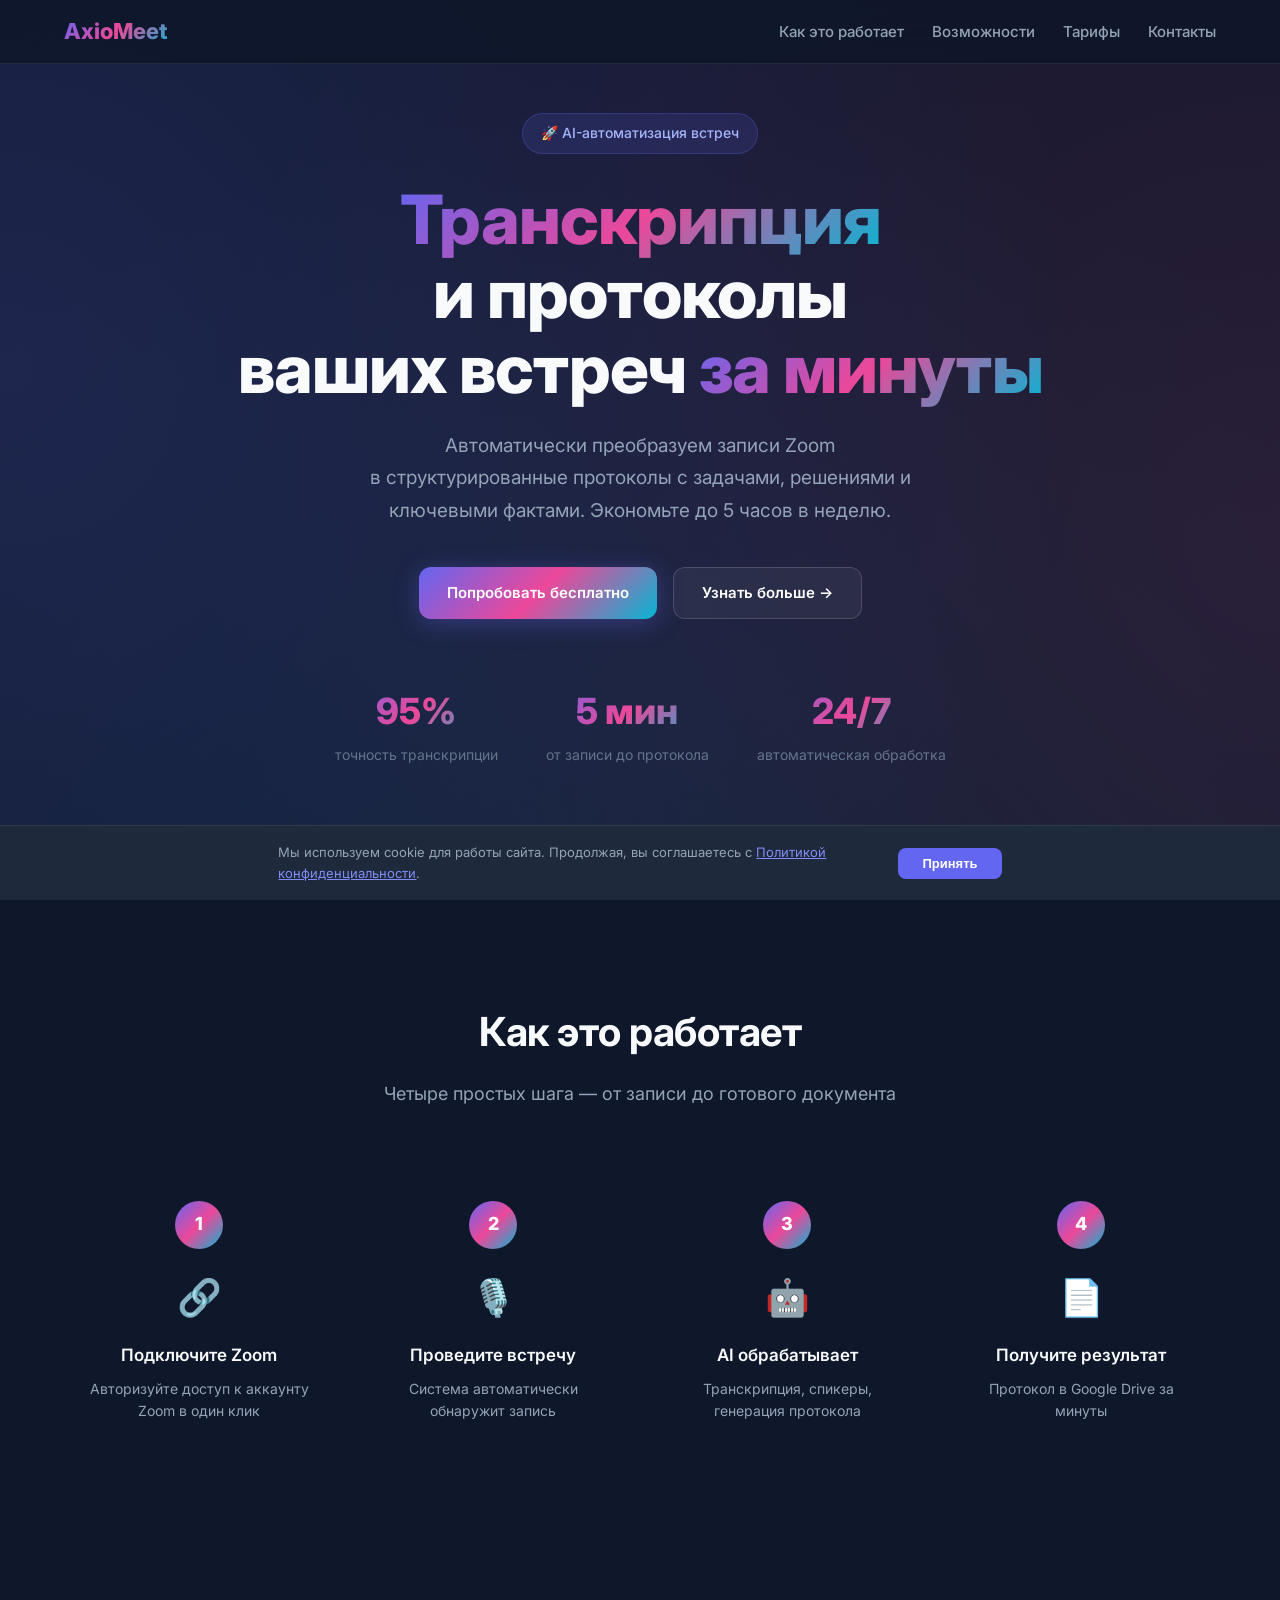
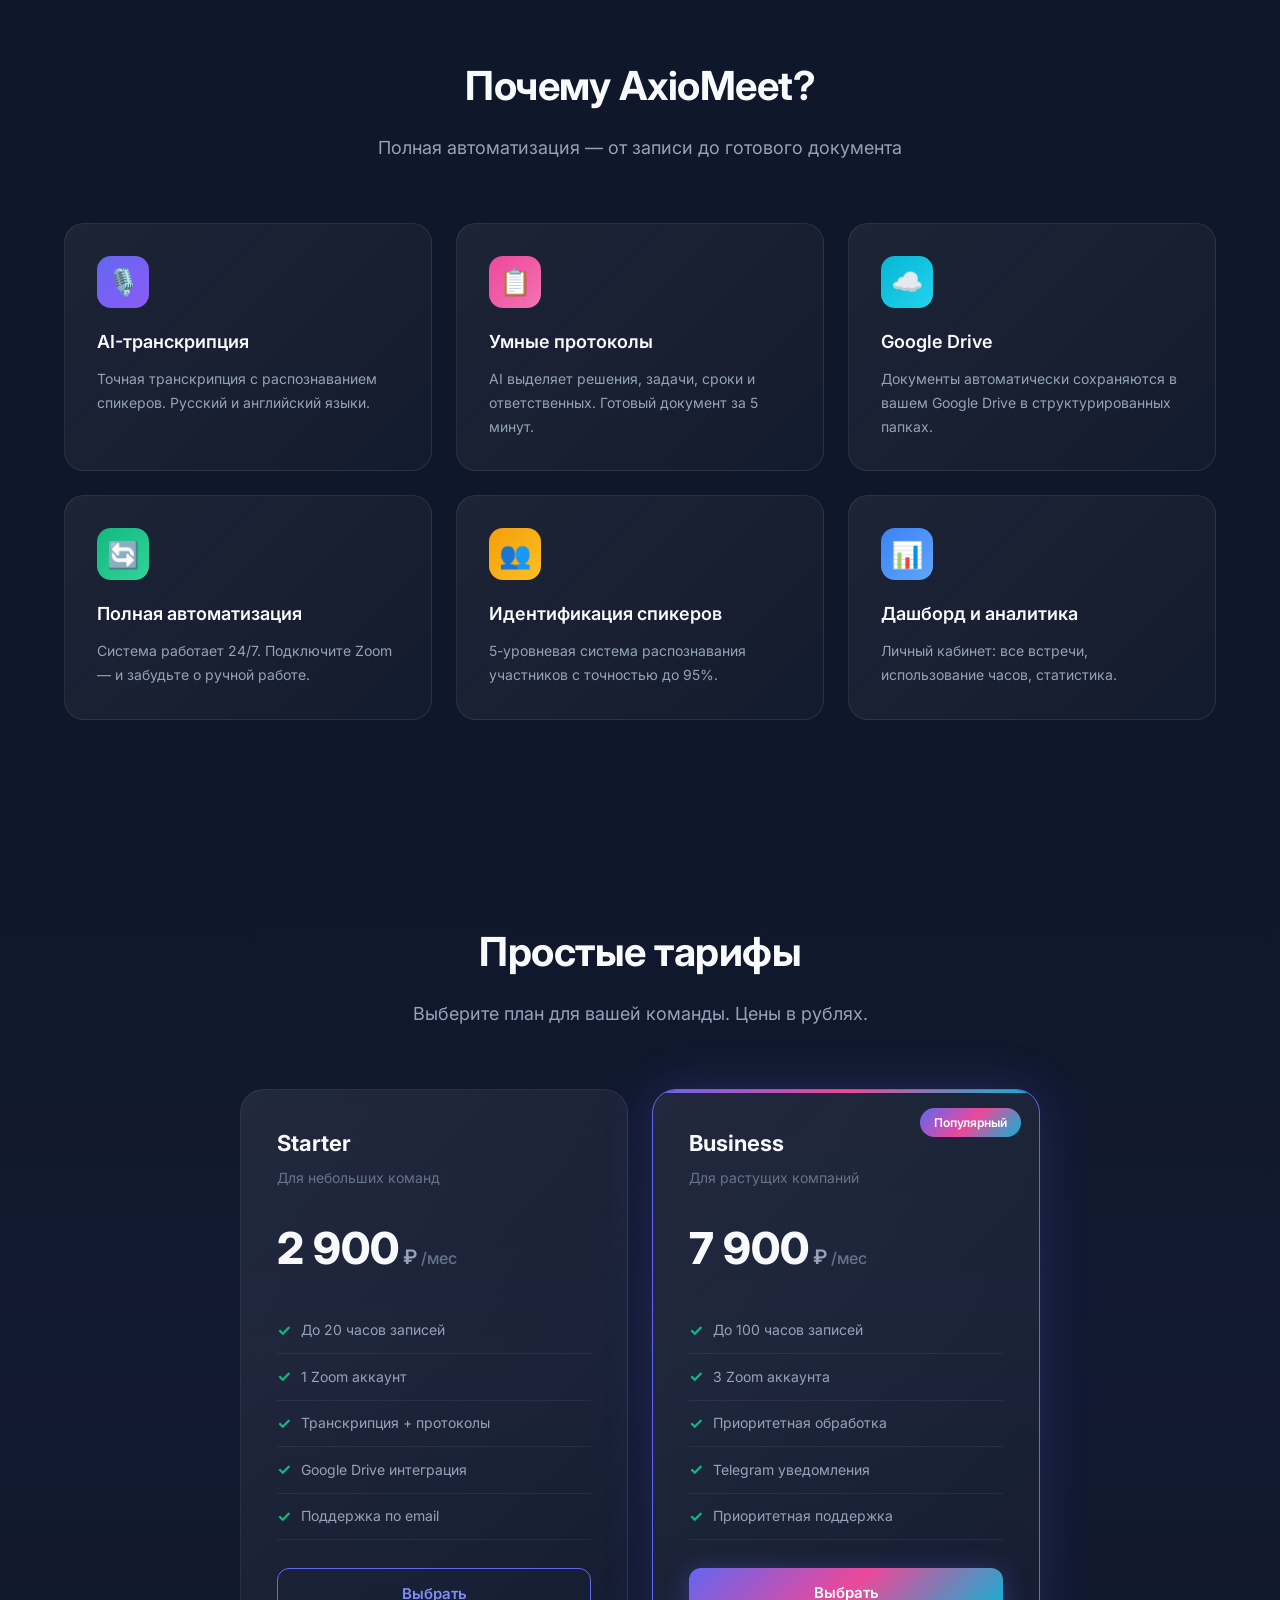
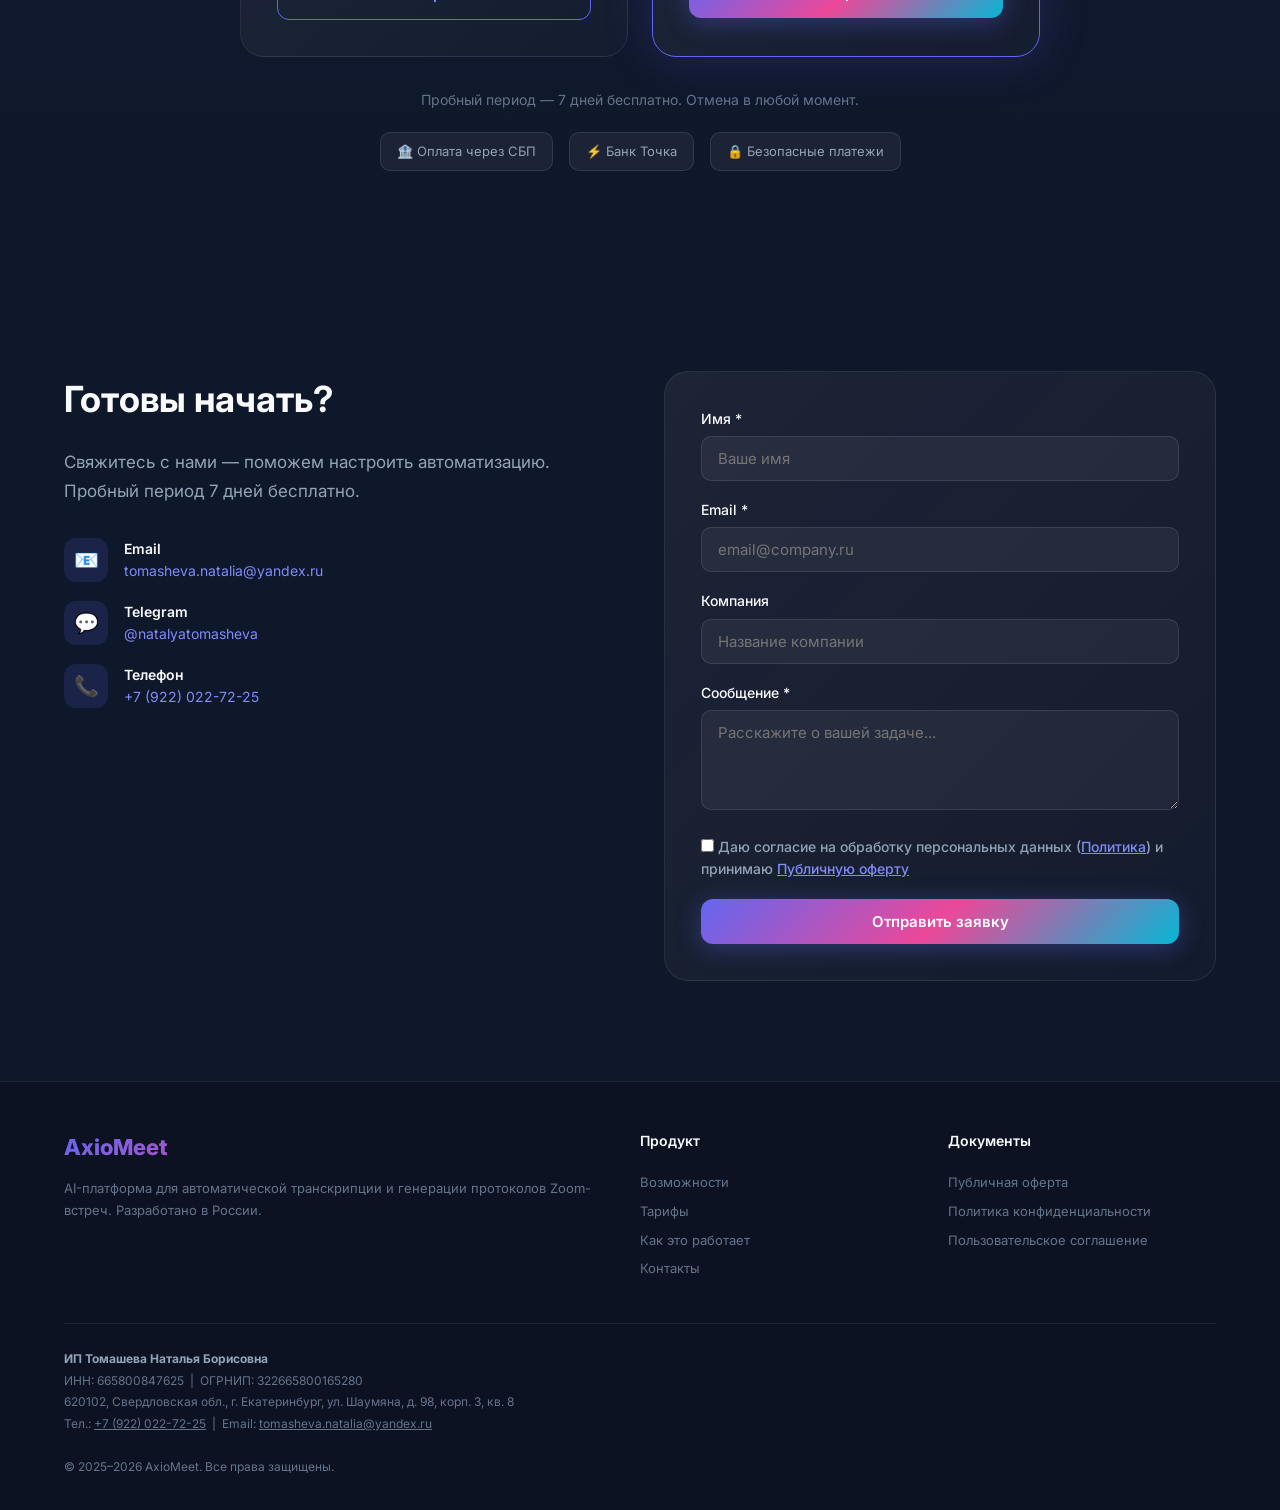
==== index.html @ cb3af861 "feat: Russian landing page axiomeet.ru" ====
<!DOCTYPE html>
<html lang="ru">

<head>
    <meta charset="UTF-8">
    <meta name="viewport" content="width=device-width, initial-scale=1.0">
    <title>AxioMeet — AI-транскрипция и протоколы Zoom-встреч</title>
    <meta name="description"
        content="Автоматическая транскрипция и генерация протоколов Zoom-встреч с помощью AI. Экономьте до 5 часов в неделю. ИП Томашева Н.Б., ИНН 665800847625.">
    <meta name="keywords" content="транскрипция zoom, протоколы встреч, AI, автоматизация, axiomeet">
    <link rel="canonical" href="https://axiomeet.ru/">
    <meta property="og:title" content="AxioMeet — AI протоколы встреч">
    <meta property="og:description" content="Автоматическая транскрипция и генерация протоколов Zoom-встреч за минуты.">
    <meta property="og:type" content="website">
    <meta property="og:url" content="https://axiomeet.ru/">
    <link rel="preconnect" href="https://fonts.googleapis.com">
    <link rel="preconnect" href="https://fonts.gstatic.com" crossorigin>
    <link href="https://fonts.googleapis.com/css2?family=Inter:wght@400;500;600;700;800&display=swap" rel="stylesheet">
    <style>
        :root {
            --primary: #6366f1;
            --primary-dark: #4f46e5;
            --primary-light: #818cf8;
            --secondary: #ec4899;
            --accent: #06b6d4;
            --success: #10b981;
            --dark: #0f172a;
            --dark-2: #1e293b;
            --gray: #64748b;
            --gray-light: #94a3b8;
            --light: #f8fafc;
            --gradient: linear-gradient(135deg, #6366f1 0%, #ec4899 50%, #06b6d4 100%);
            --glass: rgba(255, 255, 255, 0.05);
            --glass-border: rgba(255, 255, 255, 0.08);
        }

        * {
            margin: 0;
            padding: 0;
            box-sizing: border-box;
        }

        html {
            scroll-behavior: smooth;
        }

        body {
            font-family: 'Inter', -apple-system, BlinkMacSystemFont, sans-serif;
            background: var(--dark);
            color: var(--light);
            line-height: 1.6;
            overflow-x: hidden;
        }

        .container {
            max-width: 1200px;
            margin: 0 auto;
            padding: 0 24px;
        }

        /* NAV */
        nav {
            position: fixed;
            top: 0;
            left: 0;
            right: 0;
            z-index: 1000;
            padding: 14px 0;
            background: rgba(15, 23, 42, 0.85);
            backdrop-filter: blur(20px);
            -webkit-backdrop-filter: blur(20px);
            border-bottom: 1px solid var(--glass-border);
        }

        .nav-content {
            display: flex;
            justify-content: space-between;
            align-items: center;
        }

        .logo {
            font-size: 22px;
            font-weight: 800;
            background: var(--gradient);
            -webkit-background-clip: text;
            -webkit-text-fill-color: transparent;
            background-clip: text;
        }

        .nav-links {
            display: flex;
            gap: 28px;
            align-items: center;
        }

        .nav-links a {
            color: var(--gray-light);
            text-decoration: none;
            font-weight: 500;
            font-size: 15px;
            transition: color 0.3s;
            position: relative;
        }

        .nav-links a::after {
            content: '';
            position: absolute;
            bottom: -4px;
            left: 0;
            width: 0;
            height: 2px;
            background: var(--gradient);
            transition: width 0.3s;
        }

        .nav-links a:hover {
            color: var(--light);
        }

        .nav-links a:hover::after {
            width: 100%;
        }

        .hamburger {
            display: none;
            flex-direction: column;
            gap: 5px;
            cursor: pointer;
            padding: 8px;
            z-index: 1001;
        }

        .hamburger span {
            width: 24px;
            height: 2px;
            background: var(--light);
            transition: all 0.3s;
        }

        /* BUTTONS */
        .btn {
            display: inline-flex;
            align-items: center;
            gap: 8px;
            padding: 13px 28px;
            border-radius: 12px;
            font-weight: 600;
            text-decoration: none;
            transition: all 0.3s cubic-bezier(0.4, 0, 0.2, 1);
            cursor: pointer;
            border: none;
            font-size: 15px;
            font-family: inherit;
        }

        .btn-primary {
            background: var(--gradient);
            color: white;
            box-shadow: 0 4px 24px rgba(99, 102, 241, 0.35);
        }

        .btn-primary:hover {
            transform: translateY(-2px);
            box-shadow: 0 8px 32px rgba(99, 102, 241, 0.5);
        }

        .btn-secondary {
            background: var(--glass);
            color: white;
            border: 1px solid rgba(255, 255, 255, 0.15);
        }

        .btn-secondary:hover {
            background: rgba(255, 255, 255, 0.12);
            border-color: rgba(255, 255, 255, 0.3);
        }

        .btn-outline {
            background: transparent;
            color: var(--primary-light);
            border: 1.5px solid var(--primary);
        }

        .btn-outline:hover {
            background: rgba(99, 102, 241, 0.15);
        }

        /* HERO */
        .hero {
            min-height: 100vh;
            display: flex;
            align-items: center;
            position: relative;
            padding-top: 80px;
            overflow: hidden;
        }

        .hero::before {
            content: '';
            position: absolute;
            top: -50%;
            left: -50%;
            width: 200%;
            height: 200%;
            background:
                radial-gradient(circle at 25% 45%, rgba(99, 102, 241, 0.18) 0%, transparent 50%),
                radial-gradient(circle at 75% 55%, rgba(236, 72, 153, 0.12) 0%, transparent 50%),
                radial-gradient(circle at 50% 85%, rgba(6, 182, 212, 0.08) 0%, transparent 50%);
            animation: heroFloat 25s ease-in-out infinite;
        }

        @keyframes heroFloat {

            0%,
            100% {
                transform: translate(0, 0) rotate(0deg);
            }

            33% {
                transform: translate(-1.5%, 1%) rotate(0.5deg);
            }

            66% {
                transform: translate(1%, -1.5%) rotate(-0.5deg);
            }
        }

        .hero-content {
            position: relative;
            z-index: 1;
            text-align: center;
            max-width: 860px;
            margin: 0 auto;
        }

        .hero-badge {
            display: inline-flex;
            align-items: center;
            gap: 8px;
            padding: 8px 18px;
            background: rgba(99, 102, 241, 0.15);
            border: 1px solid rgba(99, 102, 241, 0.25);
            border-radius: 50px;
            font-size: 14px;
            font-weight: 500;
            color: #a5b4fc;
            margin-bottom: 28px;
            animation: badgePulse 3s ease-in-out infinite;
        }

        @keyframes badgePulse {

            0%,
            100% {
                box-shadow: 0 0 0 0 rgba(99, 102, 241, 0.2);
            }

            50% {
                box-shadow: 0 0 0 8px rgba(99, 102, 241, 0);
            }
        }

        .hero h1 {
            font-size: clamp(36px, 5.5vw, 68px);
            font-weight: 800;
            line-height: 1.1;
            margin-bottom: 24px;
            letter-spacing: -1px;
        }

        .gradient-text {
            background: var(--gradient);
            -webkit-background-clip: text;
            -webkit-text-fill-color: transparent;
            background-clip: text;
        }

        .hero-subtitle {
            font-size: 19px;
            color: var(--gray-light);
            max-width: 580px;
            margin: 0 auto 40px;
            line-height: 1.7;
        }

        .hero-buttons {
            display: flex;
            gap: 16px;
            justify-content: center;
            flex-wrap: wrap;
        }

        .hero-stats {
            display: flex;
            gap: 48px;
            justify-content: center;
            margin-top: 64px;
            flex-wrap: wrap;
        }

        .hero-stat {
            text-align: center;
        }

        .hero-stat-number {
            font-size: 36px;
            font-weight: 800;
            background: var(--gradient);
            -webkit-background-clip: text;
            -webkit-text-fill-color: transparent;
        }

        .hero-stat-label {
            font-size: 14px;
            color: var(--gray);
            margin-top: 4px;
        }

        /* SECTIONS */
        section {
            padding: 100px 0;
        }

        .section-header {
            text-align: center;
            margin-bottom: 60px;
        }

        .section-header h2 {
            font-size: clamp(28px, 4vw, 40px);
            font-weight: 700;
            margin-bottom: 16px;
            letter-spacing: -0.5px;
        }

        .section-header p {
            font-size: 18px;
            color: var(--gray-light);
            max-width: 580px;
            margin: 0 auto;
        }

        /* STEPS */
        .steps-grid {
            display: grid;
            grid-template-columns: repeat(4, 1fr);
            gap: 24px;
        }

        .step-card {
            text-align: center;
            padding: 32px 20px;
        }

        .step-number {
            width: 48px;
            height: 48px;
            border-radius: 50%;
            background: var(--gradient);
            display: flex;
            align-items: center;
            justify-content: center;
            font-weight: 800;
            font-size: 18px;
            margin: 0 auto 20px;
        }

        .step-icon {
            font-size: 36px;
            margin-bottom: 16px;
        }

        .step-card h3 {
            font-size: 17px;
            font-weight: 600;
            margin-bottom: 8px;
        }

        .step-card p {
            font-size: 14px;
            color: var(--gray-light);
        }

        /* FEATURES */
        .features-grid {
            display: grid;
            grid-template-columns: repeat(auto-fit, minmax(320px, 1fr));
            gap: 24px;
        }

        .feature-card {
            background: linear-gradient(135deg, rgba(255, 255, 255, 0.06) 0%, rgba(255, 255, 255, 0.02) 100%);
            border: 1px solid var(--glass-border);
            border-radius: 20px;
            padding: 32px;
            transition: all 0.4s cubic-bezier(0.4, 0, 0.2, 1);
        }

        .feature-card:hover {
            transform: translateY(-6px);
            border-color: rgba(99, 102, 241, 0.4);
            box-shadow: 0 24px 48px rgba(0, 0, 0, 0.3);
        }

        .feature-icon {
            width: 52px;
            height: 52px;
            border-radius: 14px;
            display: flex;
            align-items: center;
            justify-content: center;
            font-size: 26px;
            margin-bottom: 20px;
        }

        .feature-icon.purple {
            background: linear-gradient(135deg, #6366f1, #8b5cf6);
        }

        .feature-icon.pink {
            background: linear-gradient(135deg, #ec4899, #f472b6);
        }

        .feature-icon.cyan {
            background: linear-gradient(135deg, #06b6d4, #22d3ee);
        }

        .feature-icon.green {
            background: linear-gradient(135deg, #10b981, #34d399);
        }

        .feature-icon.orange {
            background: linear-gradient(135deg, #f59e0b, #fbbf24);
        }

        .feature-icon.blue {
            background: linear-gradient(135deg, #3b82f6, #60a5fa);
        }

        .feature-card h3 {
            font-size: 18px;
            font-weight: 600;
            margin-bottom: 10px;
        }

        .feature-card p {
            color: var(--gray-light);
            font-size: 14px;
            line-height: 1.7;
        }

        /* PRICING */
        .pricing {
            background: linear-gradient(180deg, transparent 0%, rgba(99, 102, 241, 0.04) 50%, transparent 100%);
        }

        .pricing-grid {
            display: grid;
            grid-template-columns: repeat(2, 1fr);
            gap: 24px;
            max-width: 800px;
            margin: 0 auto;
        }

        .pricing-card {
            background: linear-gradient(135deg, rgba(255, 255, 255, 0.07) 0%, rgba(255, 255, 255, 0.02) 100%);
            border: 1px solid var(--glass-border);
            border-radius: 24px;
            padding: 36px;
            position: relative;
            overflow: hidden;
            transition: all 0.4s;
        }

        .pricing-card:hover {
            transform: translateY(-4px);
            box-shadow: 0 20px 40px rgba(0, 0, 0, 0.3);
        }

        .pricing-card.popular {
            border-color: var(--primary);
            box-shadow: 0 0 50px rgba(99, 102, 241, 0.2);
        }

        .pricing-card.popular::before {
            content: '';
            position: absolute;
            top: 0;
            left: 0;
            right: 0;
            height: 3px;
            background: var(--gradient);
        }

        .popular-badge {
            position: absolute;
            top: 18px;
            right: 18px;
            background: var(--gradient);
            color: white;
            padding: 5px 14px;
            border-radius: 50px;
            font-size: 12px;
            font-weight: 600;
        }

        .pricing-card h3 {
            font-size: 22px;
            font-weight: 700;
            margin-bottom: 6px;
        }

        .pricing-desc {
            color: var(--gray);
            font-size: 14px;
        }

        .price {
            margin: 24px 0;
        }

        .price-amount {
            font-size: 44px;
            font-weight: 800;
        }

        .price-currency {
            font-size: 20px;
            font-weight: 600;
            color: var(--gray-light);
        }

        .price-period {
            font-size: 16px;
            font-weight: 500;
            color: var(--gray);
        }

        .pricing-card ul {
            list-style: none;
            margin: 24px 0 28px;
        }

        .pricing-card li {
            padding: 10px 0;
            border-bottom: 1px solid rgba(255, 255, 255, 0.06);
            display: flex;
            align-items: center;
            gap: 10px;
            font-size: 14px;
            color: var(--gray-light);
        }

        .pricing-card li::before {
            content: '✓';
            color: var(--success);
            font-weight: bold;
            font-size: 16px;
        }

        .pricing-note {
            text-align: center;
            margin-top: 32px;
            color: var(--gray);
            font-size: 14px;
        }

        /* SBP BADGE */
        .payment-badges {
            display: flex;
            gap: 16px;
            justify-content: center;
            margin-top: 20px;
            flex-wrap: wrap;
        }

        .payment-badge {
            display: inline-flex;
            align-items: center;
            gap: 8px;
            padding: 8px 16px;
            background: rgba(255, 255, 255, 0.05);
            border: 1px solid rgba(255, 255, 255, 0.1);
            border-radius: 10px;
            font-size: 13px;
            color: var(--gray-light);
        }

        /* CONTACT */
        .contact-wrapper {
            display: grid;
            grid-template-columns: 1fr 1fr;
            gap: 48px;
            align-items: start;
        }

        .contact-info h2 {
            font-size: 36px;
            font-weight: 700;
            margin-bottom: 20px;
        }

        .contact-info>p {
            color: var(--gray-light);
            font-size: 17px;
            margin-bottom: 32px;
            line-height: 1.7;
        }

        .contact-item {
            display: flex;
            align-items: center;
            gap: 16px;
            margin-bottom: 18px;
        }

        .contact-item-icon {
            width: 44px;
            height: 44px;
            border-radius: 12px;
            background: rgba(99, 102, 241, 0.15);
            display: flex;
            align-items: center;
            justify-content: center;
            font-size: 20px;
            flex-shrink: 0;
        }

        .contact-item-label {
            font-weight: 600;
            font-size: 14px;
        }

        .contact-item-value {
            color: var(--gray-light);
            font-size: 14px;
        }

        .contact-item-value a {
            color: var(--primary-light);
            text-decoration: none;
        }

        .contact-item-value a:hover {
            text-decoration: underline;
        }

        .contact-form {
            background: linear-gradient(135deg, rgba(255, 255, 255, 0.06) 0%, rgba(255, 255, 255, 0.02) 100%);
            border: 1px solid var(--glass-border);
            border-radius: 24px;
            padding: 36px;
        }

        .form-group {
            margin-bottom: 18px;
        }

        .form-group label {
            display: block;
            margin-bottom: 6px;
            font-weight: 500;
            font-size: 14px;
        }

        .form-group input,
        .form-group textarea {
            width: 100%;
            padding: 12px 16px;
            background: rgba(255, 255, 255, 0.05);
            border: 1px solid rgba(255, 255, 255, 0.1);
            border-radius: 10px;
            color: white;
            font-size: 15px;
            font-family: inherit;
            transition: all 0.3s;
        }

        .form-group input:focus,
        .form-group textarea:focus {
            outline: none;
            border-color: var(--primary);
            box-shadow: 0 0 0 3px rgba(99, 102, 241, 0.15);
        }

        .form-group textarea {
            resize: vertical;
            min-height: 100px;
        }

        .consent-label {
            display: flex;
            align-items: flex-start;
            gap: 10px;
            font-size: 13px;
            color: var(--gray-light);
            cursor: pointer;
        }

        .consent-label input[type="checkbox"] {
            width: auto;
            margin-top: 3px;
            flex-shrink: 0;
        }

        .consent-label a {
            color: var(--primary-light);
        }

        /* FOOTER */
        footer {
            padding: 48px 0 32px;
            border-top: 1px solid var(--glass-border);
            background: rgba(0, 0, 0, 0.2);
        }

        .footer-top {
            display: grid;
            grid-template-columns: 2fr 1fr 1fr;
            gap: 40px;
            margin-bottom: 40px;
        }

        .footer-about .logo {
            margin-bottom: 12px;
        }

        .footer-about p {
            color: var(--gray);
            font-size: 13px;
            line-height: 1.7;
        }

        .footer-links-group h4 {
            font-size: 14px;
            font-weight: 600;
            margin-bottom: 16px;
        }

        .footer-links-group a {
            display: block;
            color: var(--gray);
            text-decoration: none;
            font-size: 13px;
            padding: 4px 0;
            transition: color 0.3s;
        }

        .footer-links-group a:hover {
            color: var(--light);
        }

        .footer-bottom {
            border-top: 1px solid var(--glass-border);
            padding-top: 24px;
        }

        .footer-legal {
            color: var(--gray);
            font-size: 12px;
            line-height: 1.8;
        }

        .footer-legal strong {
            color: var(--gray-light);
        }

        .footer-legal a {
            color: var(--gray);
        }

        /* COOKIE */
        .cookie-banner {
            position: fixed;
            bottom: 0;
            left: 0;
            right: 0;
            z-index: 9999;
            background: var(--dark-2);
            border-top: 1px solid var(--glass-border);
            padding: 16px 24px;
            display: none;
            align-items: center;
            justify-content: center;
            gap: 20px;
            flex-wrap: wrap;
            backdrop-filter: blur(12px);
        }

        .cookie-banner.show {
            display: flex;
        }

        .cookie-banner p {
            color: var(--gray-light);
            font-size: 13px;
            max-width: 600px;
        }

        .cookie-banner p a {
            color: var(--primary-light);
        }

        .cookie-accept {
            padding: 8px 24px;
            background: var(--primary);
            color: white;
            border: none;
            border-radius: 8px;
            font-weight: 600;
            cursor: pointer;
            font-size: 13px;
        }

        .cookie-accept:hover {
            background: var(--primary-dark);
        }

        /* ANIMATIONS */
        .reveal {
            opacity: 0;
            transform: translateY(30px);
            transition: opacity 0.7s ease, transform 0.7s ease;
        }

        .reveal.visible {
            opacity: 1;
            transform: translateY(0);
        }

        /* RESPONSIVE */
        @media (max-width: 900px) {
            .steps-grid {
                grid-template-columns: repeat(2, 1fr);
            }

            .contact-wrapper {
                grid-template-columns: 1fr;
            }

            .footer-top {
                grid-template-columns: 1fr;
            }
        }

        @media (max-width: 768px) {
            .nav-links {
                display: none;
            }

            .nav-links.open {
                display: flex;
                flex-direction: column;
                position: fixed;
                top: 0;
                left: 0;
                right: 0;
                bottom: 0;
                background: rgba(15, 23, 42, 0.98);
                padding: 80px 40px 40px;
                gap: 24px;
            }

            .hamburger {
                display: flex;
            }

            .hero-buttons {
                flex-direction: column;
                align-items: center;
            }

            .hero-stats {
                gap: 28px;
            }

            .features-grid {
                grid-template-columns: 1fr;
            }

            .pricing-grid {
                grid-template-columns: 1fr;
                max-width: 400px;
            }
        }

        @media (max-width: 480px) {
            .steps-grid {
                grid-template-columns: 1fr;
            }
        }
    </style>
</head>

<body>
    <nav>
        <div class="container nav-content">
            <div class="logo">AxioMeet</div>
            <div class="nav-links" id="navLinks">
                <a href="#how-it-works">Как это работает</a>
                <a href="#features">Возможности</a>
                <a href="#pricing">Тарифы</a>
                <a href="#contact">Контакты</a>
            </div>
            <div class="hamburger" onclick="document.getElementById('navLinks').classList.toggle('open')">
                <span></span><span></span><span></span>
            </div>
        </div>
    </nav>

    <!-- HERO -->
    <section class="hero">
        <div class="container">
            <div class="hero-content">
                <div class="hero-badge">🚀 AI-автоматизация встреч</div>
                <h1>
                    <span class="gradient-text">Транскрипция</span> и&nbsp;протоколы<br>
                    ваших встреч <span class="gradient-text">за минуты</span>
                </h1>
                <p class="hero-subtitle">Автоматически преобразуем записи Zoom в&nbsp;структурированные протоколы с
                    задачами, решениями и ключевыми фактами. Экономьте до 5&nbsp;часов в&nbsp;неделю.</p>
                <div class="hero-buttons">
                    <a href="#contact" class="btn btn-primary">Попробовать бесплатно</a>
                    <a href="#how-it-works" class="btn btn-secondary">Узнать больше →</a>
                </div>
                <div class="hero-stats">
                    <div class="hero-stat">
                        <div class="hero-stat-number">95%</div>
                        <div class="hero-stat-label">точность транскрипции</div>
                    </div>
                    <div class="hero-stat">
                        <div class="hero-stat-number">5 мин</div>
                        <div class="hero-stat-label">от записи до протокола</div>
                    </div>
                    <div class="hero-stat">
                        <div class="hero-stat-number">24/7</div>
                        <div class="hero-stat-label">автоматическая обработка</div>
                    </div>
                </div>
            </div>
        </div>
    </section>

    <!-- HOW IT WORKS -->
    <section id="how-it-works">
        <div class="container">
            <div class="section-header reveal">
                <h2>Как это работает</h2>
                <p>Четыре простых шага — от записи до готового документа</p>
            </div>
            <div class="steps-grid reveal">
                <div class="step-card">
                    <div class="step-number">1</div>
                    <div class="step-icon">🔗</div>
                    <h3>Подключите Zoom</h3>
                    <p>Авторизуйте доступ к аккаунту Zoom в один клик</p>
                </div>
                <div class="step-card">
                    <div class="step-number">2</div>
                    <div class="step-icon">🎙️</div>
                    <h3>Проведите встречу</h3>
                    <p>Система автоматически обнаружит запись</p>
                </div>
                <div class="step-card">
                    <div class="step-number">3</div>
                    <div class="step-icon">🤖</div>
                    <h3>AI обрабатывает</h3>
                    <p>Транскрипция, спикеры, генерация протокола</p>
                </div>
                <div class="step-card">
                    <div class="step-number">4</div>
                    <div class="step-icon">📄</div>
                    <h3>Получите результат</h3>
                    <p>Протокол в Google Drive за минуты</p>
                </div>
            </div>
        </div>
    </section>

    <!-- FEATURES -->
    <section id="features">
        <div class="container">
            <div class="section-header reveal">
                <h2>Почему AxioMeet?</h2>
                <p>Полная автоматизация — от записи до готового документа</p>
            </div>
            <div class="features-grid reveal">
                <div class="feature-card">
                    <div class="feature-icon purple">🎙️</div>
                    <h3>AI-транскрипция</h3>
                    <p>Точная транскрипция с распознаванием спикеров. Русский и английский языки.</p>
                </div>
                <div class="feature-card">
                    <div class="feature-icon pink">📋</div>
                    <h3>Умные протоколы</h3>
                    <p>AI выделяет решения, задачи, сроки и ответственных. Готовый документ за 5 минут.</p>
                </div>
                <div class="feature-card">
                    <div class="feature-icon cyan">☁️</div>
                    <h3>Google Drive</h3>
                    <p>Документы автоматически сохраняются в вашем Google Drive в структурированных папках.</p>
                </div>
                <div class="feature-card">
                    <div class="feature-icon green">🔄</div>
                    <h3>Полная автоматизация</h3>
                    <p>Система работает 24/7. Подключите Zoom — и забудьте о ручной работе.</p>
                </div>
                <div class="feature-card">
                    <div class="feature-icon orange">👥</div>
                    <h3>Идентификация спикеров</h3>
                    <p>5-уровневая система распознавания участников с точностью до 95%.</p>
                </div>
                <div class="feature-card">
                    <div class="feature-icon blue">📊</div>
                    <h3>Дашборд и аналитика</h3>
                    <p>Личный кабинет: все встречи, использование часов, статистика.</p>
                </div>
            </div>
        </div>
    </section>

    <!-- PRICING -->
    <section class="pricing" id="pricing">
        <div class="container">
            <div class="section-header reveal">
                <h2>Простые тарифы</h2>
                <p>Выберите план для вашей команды. Цены в рублях.</p>
            </div>
            <div class="pricing-grid reveal">
                <div class="pricing-card">
                    <h3>Starter</h3>
                    <p class="pricing-desc">Для небольших команд</p>
                    <div class="price"><span class="price-amount">2 900</span> <span class="price-currency">₽</span>
                        <span class="price-period">/мес</span>
                    </div>
                    <ul>
                        <li>До 20 часов записей</li>
                        <li>1 Zoom аккаунт</li>
                        <li>Транскрипция + протоколы</li>
                        <li>Google Drive интеграция</li>
                        <li>Поддержка по email</li>
                    </ul>
                    <a href="#contact" class="btn btn-outline" style="width:100%;justify-content:center;">Выбрать</a>
                </div>
                <div class="pricing-card popular">
                    <div class="popular-badge">Популярный</div>
                    <h3>Business</h3>
                    <p class="pricing-desc">Для растущих компаний</p>
                    <div class="price"><span class="price-amount">7 900</span> <span class="price-currency">₽</span>
                        <span class="price-period">/мес</span>
                    </div>
                    <ul>
                        <li>До 100 часов записей</li>
                        <li>3 Zoom аккаунта</li>
                        <li>Приоритетная обработка</li>
                        <li>Telegram уведомления</li>
                        <li>Приоритетная поддержка</li>
                    </ul>
                    <a href="#contact" class="btn btn-primary" style="width:100%;justify-content:center;">Выбрать</a>
                </div>
            </div>
            <p class="pricing-note">Пробный период — 7 дней бесплатно. Отмена в любой момент.</p>
            <div class="payment-badges">
                <div class="payment-badge">🏦 Оплата через СБП</div>
                <div class="payment-badge">⚡ Банк Точка</div>
                <div class="payment-badge">🔒 Безопасные платежи</div>
            </div>
        </div>
    </section>

    <!-- CONTACT -->
    <section id="contact">
        <div class="container">
            <div class="contact-wrapper reveal">
                <div class="contact-info">
                    <h2>Готовы начать?</h2>
                    <p>Свяжитесь с нами — поможем настроить автоматизацию. Пробный период 7 дней бесплатно.</p>
                    <div class="contact-item">
                        <div class="contact-item-icon">📧</div>
                        <div>
                            <div class="contact-item-label">Email</div>
                            <div class="contact-item-value"><a
                                    href="mailto:tomasheva.natalia@yandex.ru">tomasheva.natalia@yandex.ru</a></div>
                        </div>
                    </div>
                    <div class="contact-item">
                        <div class="contact-item-icon">💬</div>
                        <div>
                            <div class="contact-item-label">Telegram</div>
                            <div class="contact-item-value"><a href="https://t.me/natalyatomasheva" target="_blank"
                                    rel="noopener">@natalyatomasheva</a></div>
                        </div>
                    </div>
                    <div class="contact-item">
                        <div class="contact-item-icon">📞</div>
                        <div>
                            <div class="contact-item-label">Телефон</div>
                            <div class="contact-item-value"><a href="tel:+79220227225">+7 (922) 022-72-25</a></div>
                        </div>
                    </div>
                </div>
                <div class="contact-form">
                    <form id="contactForm">
                        <div class="form-group"><label for="name">Имя *</label><input type="text" id="name" name="name"
                                required placeholder="Ваше имя"></div>
                        <div class="form-group"><label for="email">Email *</label><input type="email" id="email"
                                name="email" required placeholder="email@company.ru"></div>
                        <div class="form-group"><label for="company">Компания</label><input type="text" id="company"
                                name="company" placeholder="Название компании"></div>
                        <div class="form-group"><label for="message">Сообщение *</label><textarea id="message"
                                name="message" required placeholder="Расскажите о вашей задаче..."></textarea></div>
                        <div class="form-group">
                            <label class="consent-label">
                                <input type="checkbox" name="consent" required>
                                <span>Даю согласие на обработку персональных данных (<a href="/privacy"
                                        target="_blank">Политика</a>) и принимаю <a href="/oferta"
                                        target="_blank">Публичную оферту</a></span>
                            </label>
                        </div>
                        <button type="submit" class="btn btn-primary"
                            style="width:100%;justify-content:center;">Отправить заявку</button>
                    </form>
                </div>
            </div>
        </div>
    </section>

    <!-- FOOTER -->
    <footer>
        <div class="container">
            <div class="footer-top">
                <div class="footer-about">
                    <div class="logo">AxioMeet</div>
                    <p>AI-платформа для автоматической транскрипции и генерации протоколов Zoom-встреч. Разработано в
                        России.</p>
                </div>
                <div class="footer-links-group">
                    <h4>Продукт</h4>
                    <a href="#features">Возможности</a>
                    <a href="#pricing">Тарифы</a>
                    <a href="#how-it-works">Как это работает</a>
                    <a href="#contact">Контакты</a>
                </div>
                <div class="footer-links-group">
                    <h4>Документы</h4>
                    <a href="/oferta">Публичная оферта</a>
                    <a href="/privacy">Политика конфиденциальности</a>
                    <a href="/terms">Пользовательское соглашение</a>
                </div>
            </div>
            <div class="footer-bottom">
                <div class="footer-legal">
                    <strong>ИП Томашева Наталья Борисовна</strong><br>
                    ИНН: 665800847625 &nbsp;|&nbsp; ОГРНИП: 322665800165280<br>
                    620102, Свердловская обл., г.&nbsp;Екатеринбург, ул.&nbsp;Шаумяна, д.&nbsp;98, корп.&nbsp;3,
                    кв.&nbsp;8<br>
                    Тел.: <a href="tel:+79220227225">+7 (922) 022-72-25</a> &nbsp;|&nbsp;
                    Email: <a href="mailto:tomasheva.natalia@yandex.ru">tomasheva.natalia@yandex.ru</a><br><br>
                    © 2025–2026 AxioMeet. Все права защищены.
                </div>
            </div>
        </div>
    </footer>

    <!-- COOKIE BANNER -->
    <div class="cookie-banner" id="cookieBanner">
        <p>Мы используем cookie для работы сайта. Продолжая, вы соглашаетесь с <a href="/privacy">Политикой
                конфиденциальности</a>.</p>
        <button class="cookie-accept" id="cookieAccept">Принять</button>
    </div>

    <script>
        // Cookie
        if (!localStorage.getItem('cookieConsent_ru')) document.getElementById('cookieBanner').classList.add('show');
        document.getElementById('cookieAccept').addEventListener('click', function () {
            localStorage.setItem('cookieConsent_ru', 'true');
            document.getElementById('cookieBanner').classList.remove('show');
        });
        // Smooth scroll
        document.querySelectorAll('a[href^="#"]').forEach(a => {
            a.addEventListener('click', function (e) {
                e.preventDefault();
                const t = document.querySelector(this.getAttribute('href'));
                if (t) { t.scrollIntoView({ behavior: 'smooth' }); document.getElementById('navLinks').classList.remove('open'); }
            });
        });
        // Reveal
        const obs = new IntersectionObserver(entries => {
            entries.forEach(e => { if (e.isIntersecting) { e.target.classList.add('visible'); obs.unobserve(e.target); } });
        }, { threshold: 0.15 });
        document.querySelectorAll('.reveal').forEach(el => obs.observe(el));
        // Form
        document.getElementById('contactForm').addEventListener('submit', async function (e) {
            e.preventDefault();
            const d = Object.fromEntries(new FormData(this)); delete d.consent;
            try {
                const r = await fetch('/api/contact', { method: 'POST', headers: { 'Content-Type': 'application/json' }, body: JSON.stringify(d) });
                if (r.ok) { alert('Спасибо! Мы свяжемся с вами.'); this.reset(); }
                else throw new Error();
            } catch { alert('Заявка принята! Мы свяжемся с вами по email.'); this.reset(); }
        });
    </script>
</body>

</html>
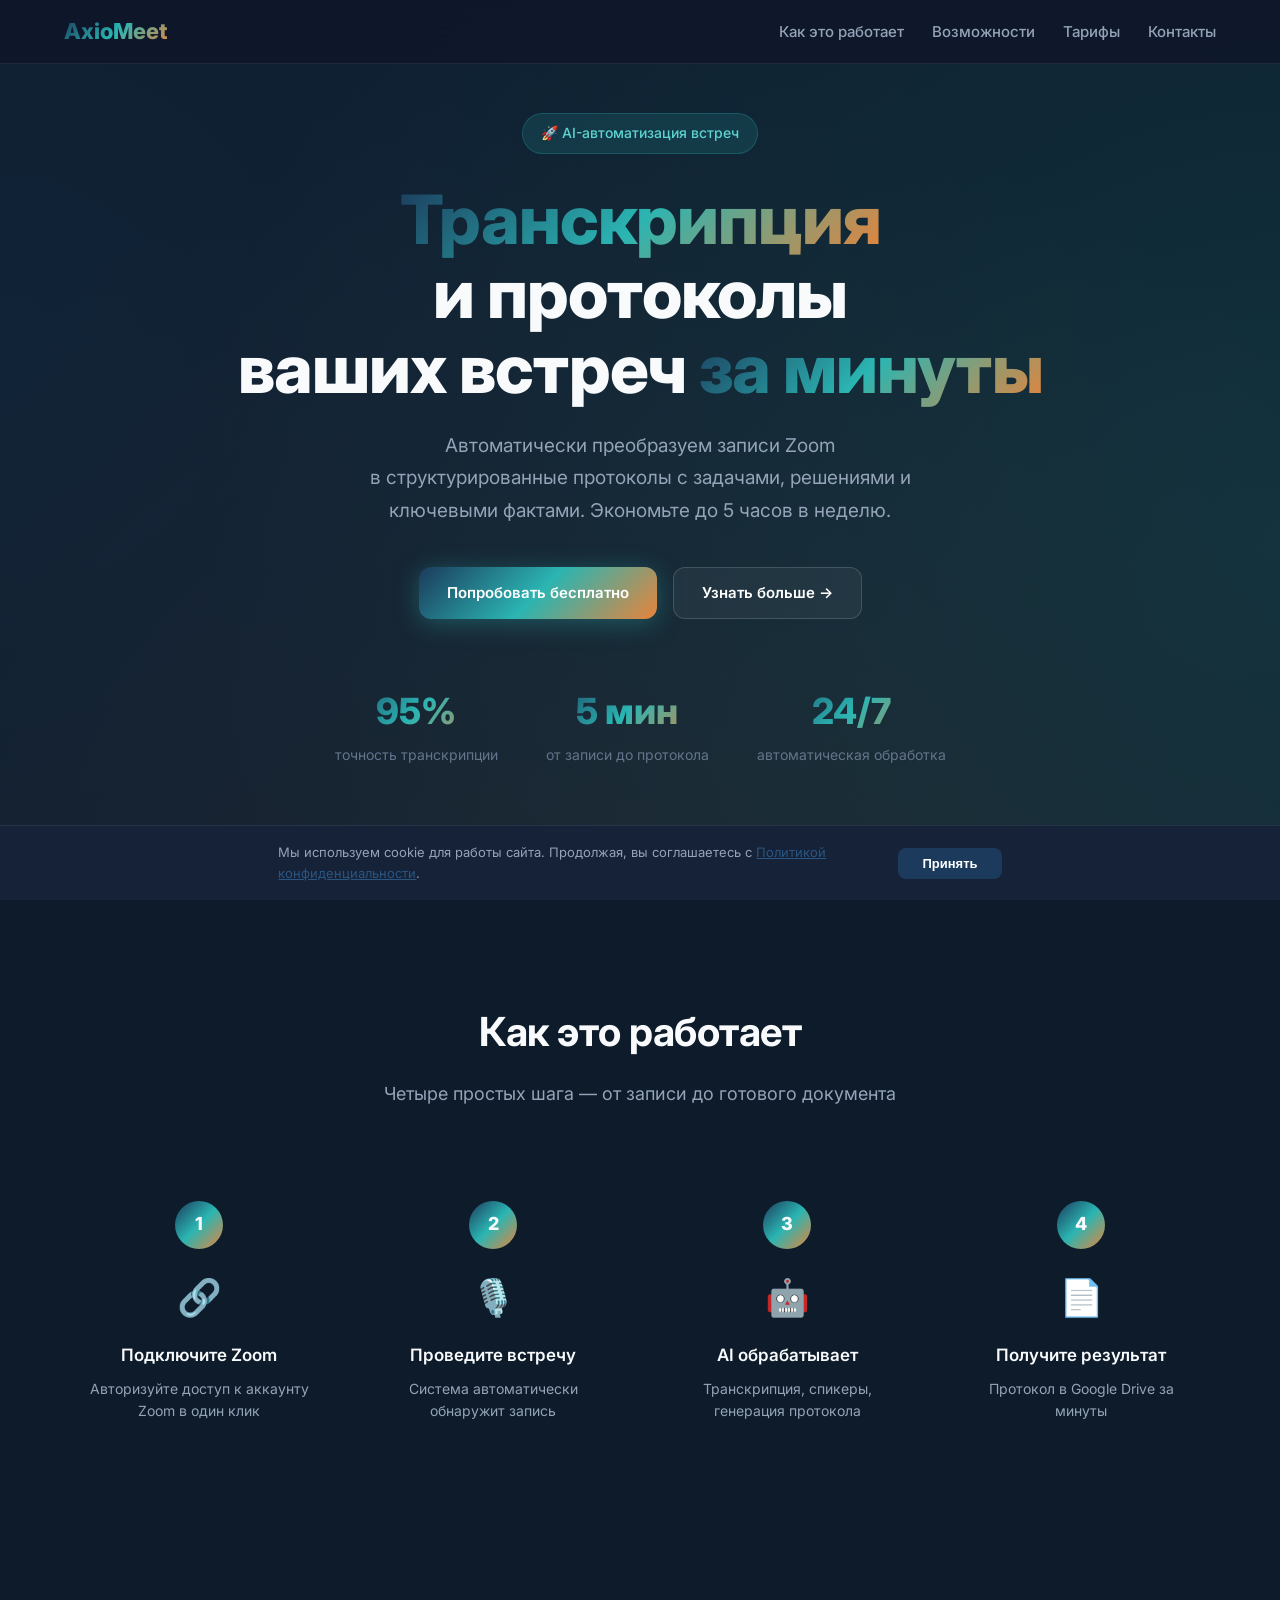
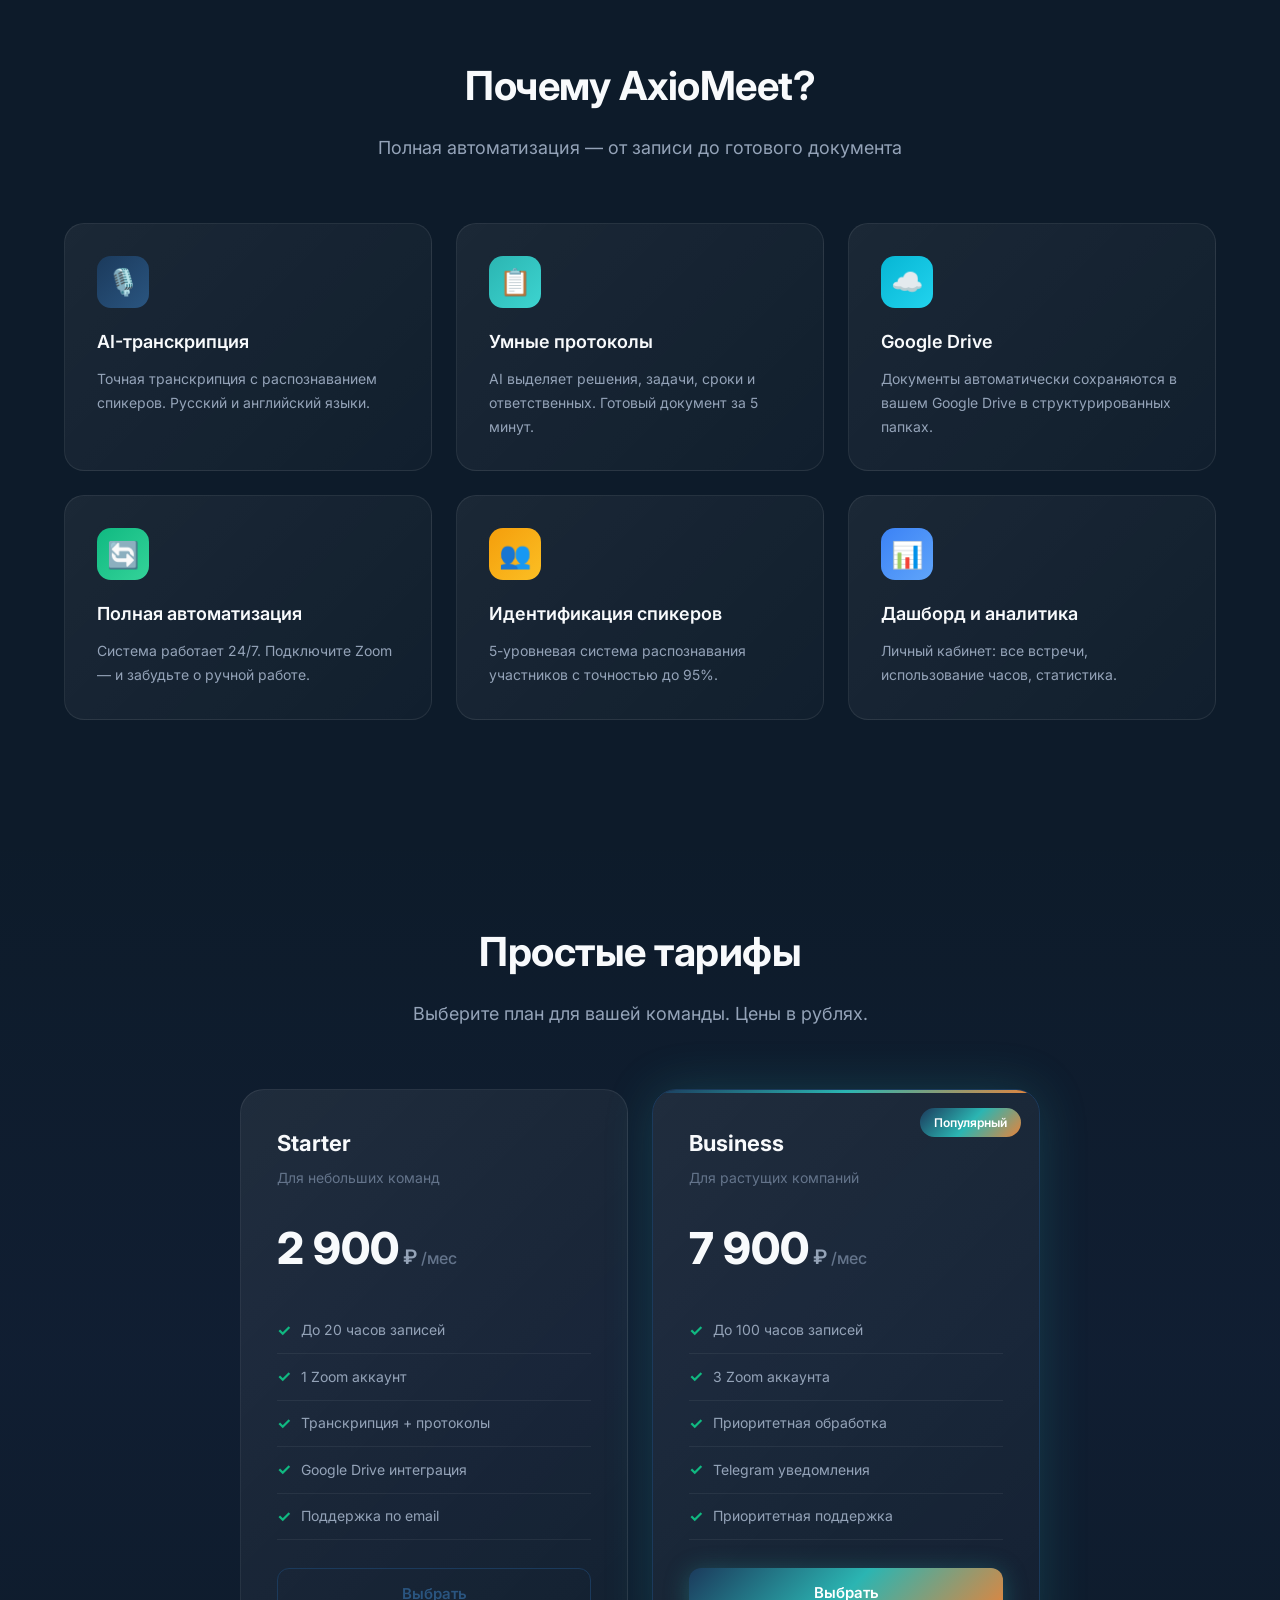
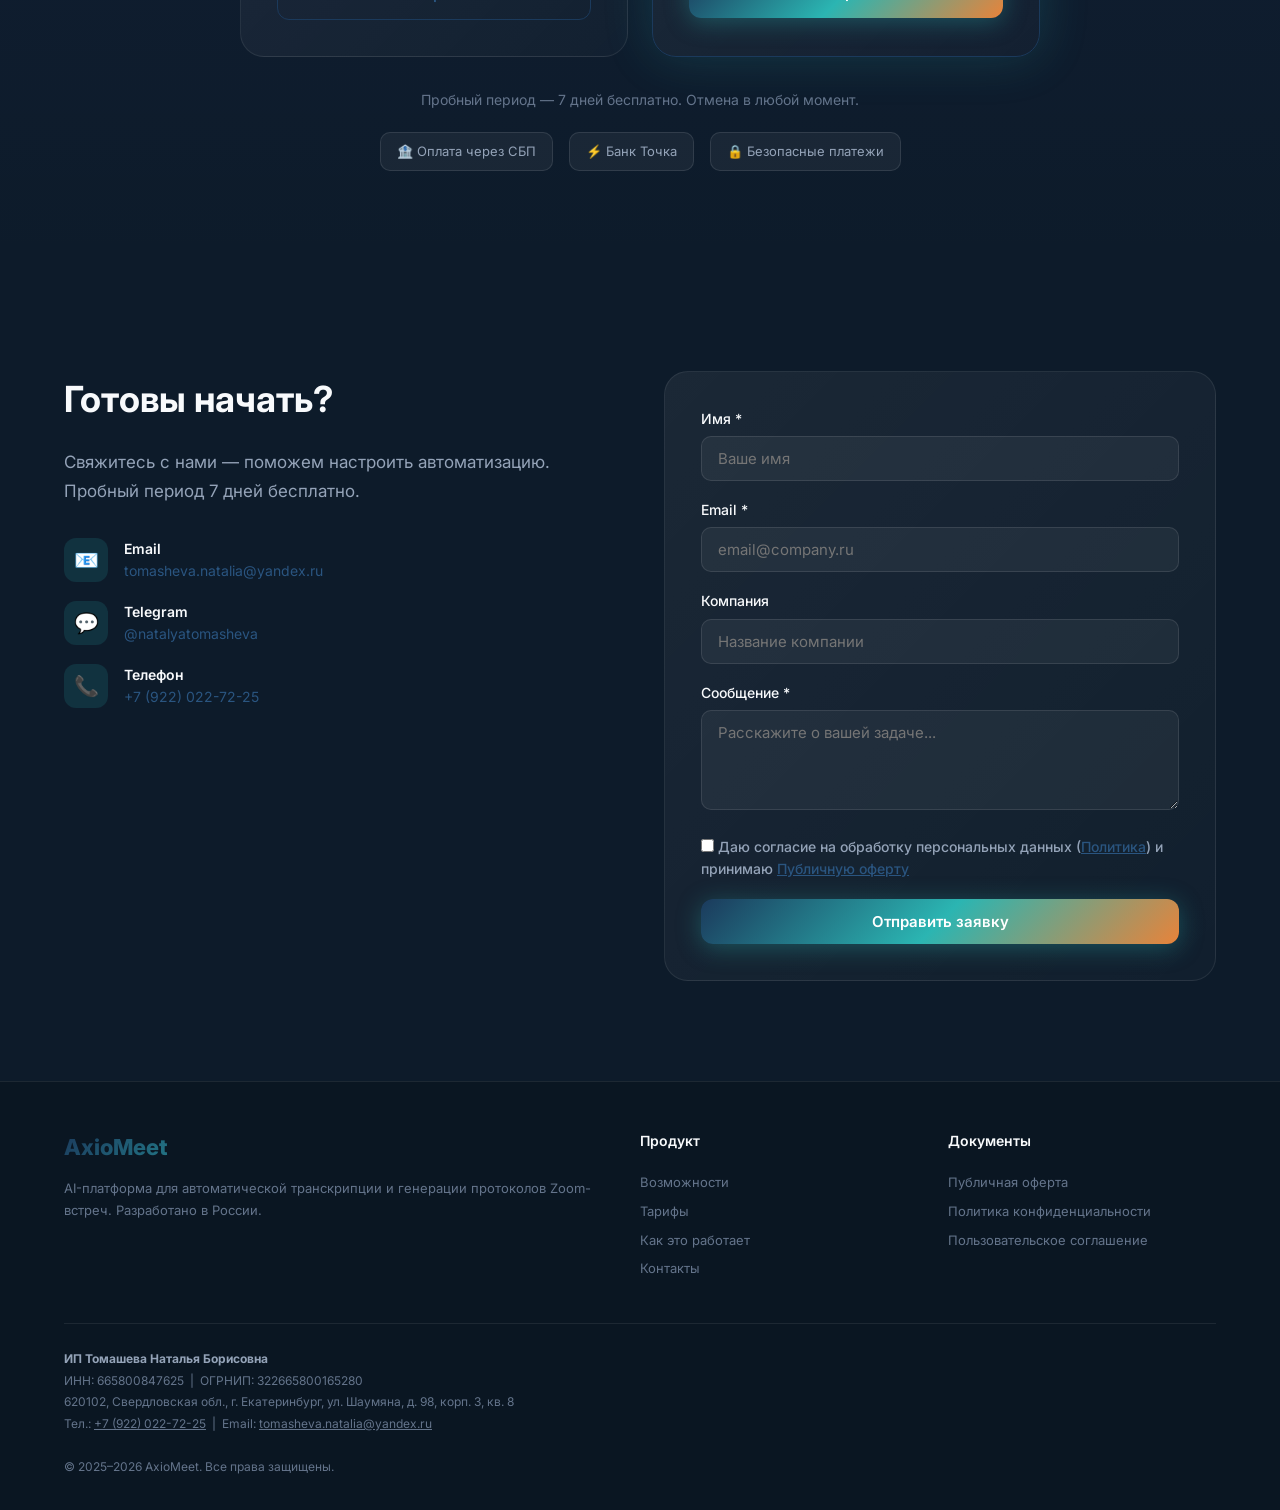
==== commit d038b7a7: "update: sync landing design from meeting-bot-final" ====
--- a/index.html
+++ b/index.html
@@ -18,18 +18,18 @@
     <link href="https://fonts.googleapis.com/css2?family=Inter:wght@400;500;600;700;800&display=swap" rel="stylesheet">
     <style>
         :root {
-            --primary: #6366f1;
-            --primary-dark: #4f46e5;
-            --primary-light: #818cf8;
-            --secondary: #ec4899;
-            --accent: #06b6d4;
+            --primary: #1B3A5C;
+            --primary-dark: #142D48;
+            --primary-light: #2A5580;
+            --secondary: #2BB5B2;
+            --accent: #E8833A;
             --success: #10b981;
-            --dark: #0f172a;
-            --dark-2: #1e293b;
+            --dark: #0D1B2A;
+            --dark-2: #152238;
             --gray: #64748b;
             --gray-light: #94a3b8;
             --light: #f8fafc;
-            --gradient: linear-gradient(135deg, #6366f1 0%, #ec4899 50%, #06b6d4 100%);
+            --gradient: linear-gradient(135deg, #1B3A5C 0%, #2BB5B2 50%, #E8833A 100%);
             --glass: rgba(255, 255, 255, 0.05);
             --glass-border: rgba(255, 255, 255, 0.08);
         }
@@ -156,12 +156,12 @@
         .btn-primary {
             background: var(--gradient);
             color: white;
-            box-shadow: 0 4px 24px rgba(99, 102, 241, 0.35);
+            box-shadow: 0 4px 24px rgba(43, 181, 178, 0.35);
         }
 
         .btn-primary:hover {
             transform: translateY(-2px);
-            box-shadow: 0 8px 32px rgba(99, 102, 241, 0.5);
+            box-shadow: 0 8px 32px rgba(43, 181, 178, 0.5);
         }
 
         .btn-secondary {
@@ -203,9 +203,9 @@
             width: 200%;
             height: 200%;
             background:
-                radial-gradient(circle at 25% 45%, rgba(99, 102, 241, 0.18) 0%, transparent 50%),
-                radial-gradient(circle at 75% 55%, rgba(236, 72, 153, 0.12) 0%, transparent 50%),
-                radial-gradient(circle at 50% 85%, rgba(6, 182, 212, 0.08) 0%, transparent 50%);
+                radial-gradient(circle at 25% 45%, rgba(27, 58, 92, 0.25) 0%, transparent 50%),
+                radial-gradient(circle at 75% 55%, rgba(43, 181, 178, 0.15) 0%, transparent 50%),
+                radial-gradient(circle at 50% 85%, rgba(232, 131, 58, 0.08) 0%, transparent 50%);
             animation: heroFloat 25s ease-in-out infinite;
         }
 
@@ -238,12 +238,12 @@
             align-items: center;
             gap: 8px;
             padding: 8px 18px;
-            background: rgba(99, 102, 241, 0.15);
-            border: 1px solid rgba(99, 102, 241, 0.25);
+            background: rgba(43, 181, 178, 0.15);
+            border: 1px solid rgba(43, 181, 178, 0.25);
             border-radius: 50px;
             font-size: 14px;
             font-weight: 500;
-            color: #a5b4fc;
+            color: #5ED4D1;
             margin-bottom: 28px;
             animation: badgePulse 3s ease-in-out infinite;
         }
@@ -252,11 +252,11 @@
 
             0%,
             100% {
-                box-shadow: 0 0 0 0 rgba(99, 102, 241, 0.2);
+                box-shadow: 0 0 0 0 rgba(43, 181, 178, 0.2);
             }
 
             50% {
-                box-shadow: 0 0 0 8px rgba(99, 102, 241, 0);
+                box-shadow: 0 0 0 8px rgba(43, 181, 178, 0);
             }
         }
 
@@ -398,7 +398,7 @@
 
         .feature-card:hover {
             transform: translateY(-6px);
-            border-color: rgba(99, 102, 241, 0.4);
+            border-color: rgba(43, 181, 178, 0.4);
             box-shadow: 0 24px 48px rgba(0, 0, 0, 0.3);
         }
 
@@ -414,11 +414,11 @@
         }
 
         .feature-icon.purple {
-            background: linear-gradient(135deg, #6366f1, #8b5cf6);
+            background: linear-gradient(135deg, #1B3A5C, #2A5580);
         }
 
         .feature-icon.pink {
-            background: linear-gradient(135deg, #ec4899, #f472b6);
+            background: linear-gradient(135deg, #2BB5B2, #3DD4D0);
         }
 
         .feature-icon.cyan {
@@ -479,7 +479,7 @@
 
         .pricing-card.popular {
             border-color: var(--primary);
-            box-shadow: 0 0 50px rgba(99, 102, 241, 0.2);
+            box-shadow: 0 0 50px rgba(43, 181, 178, 0.2);
         }
 
         .pricing-card.popular::before {
@@ -618,7 +618,7 @@
             width: 44px;
             height: 44px;
             border-radius: 12px;
-            background: rgba(99, 102, 241, 0.15);
+            background: rgba(43, 181, 178, 0.15);
             display: flex;
             align-items: center;
             justify-content: center;
@@ -680,7 +680,7 @@
         .form-group textarea:focus {
             outline: none;
             border-color: var(--primary);
-            box-shadow: 0 0 0 3px rgba(99, 102, 241, 0.15);
+            box-shadow: 0 0 0 3px rgba(43, 181, 178, 0.15);
         }
 
         .form-group textarea {
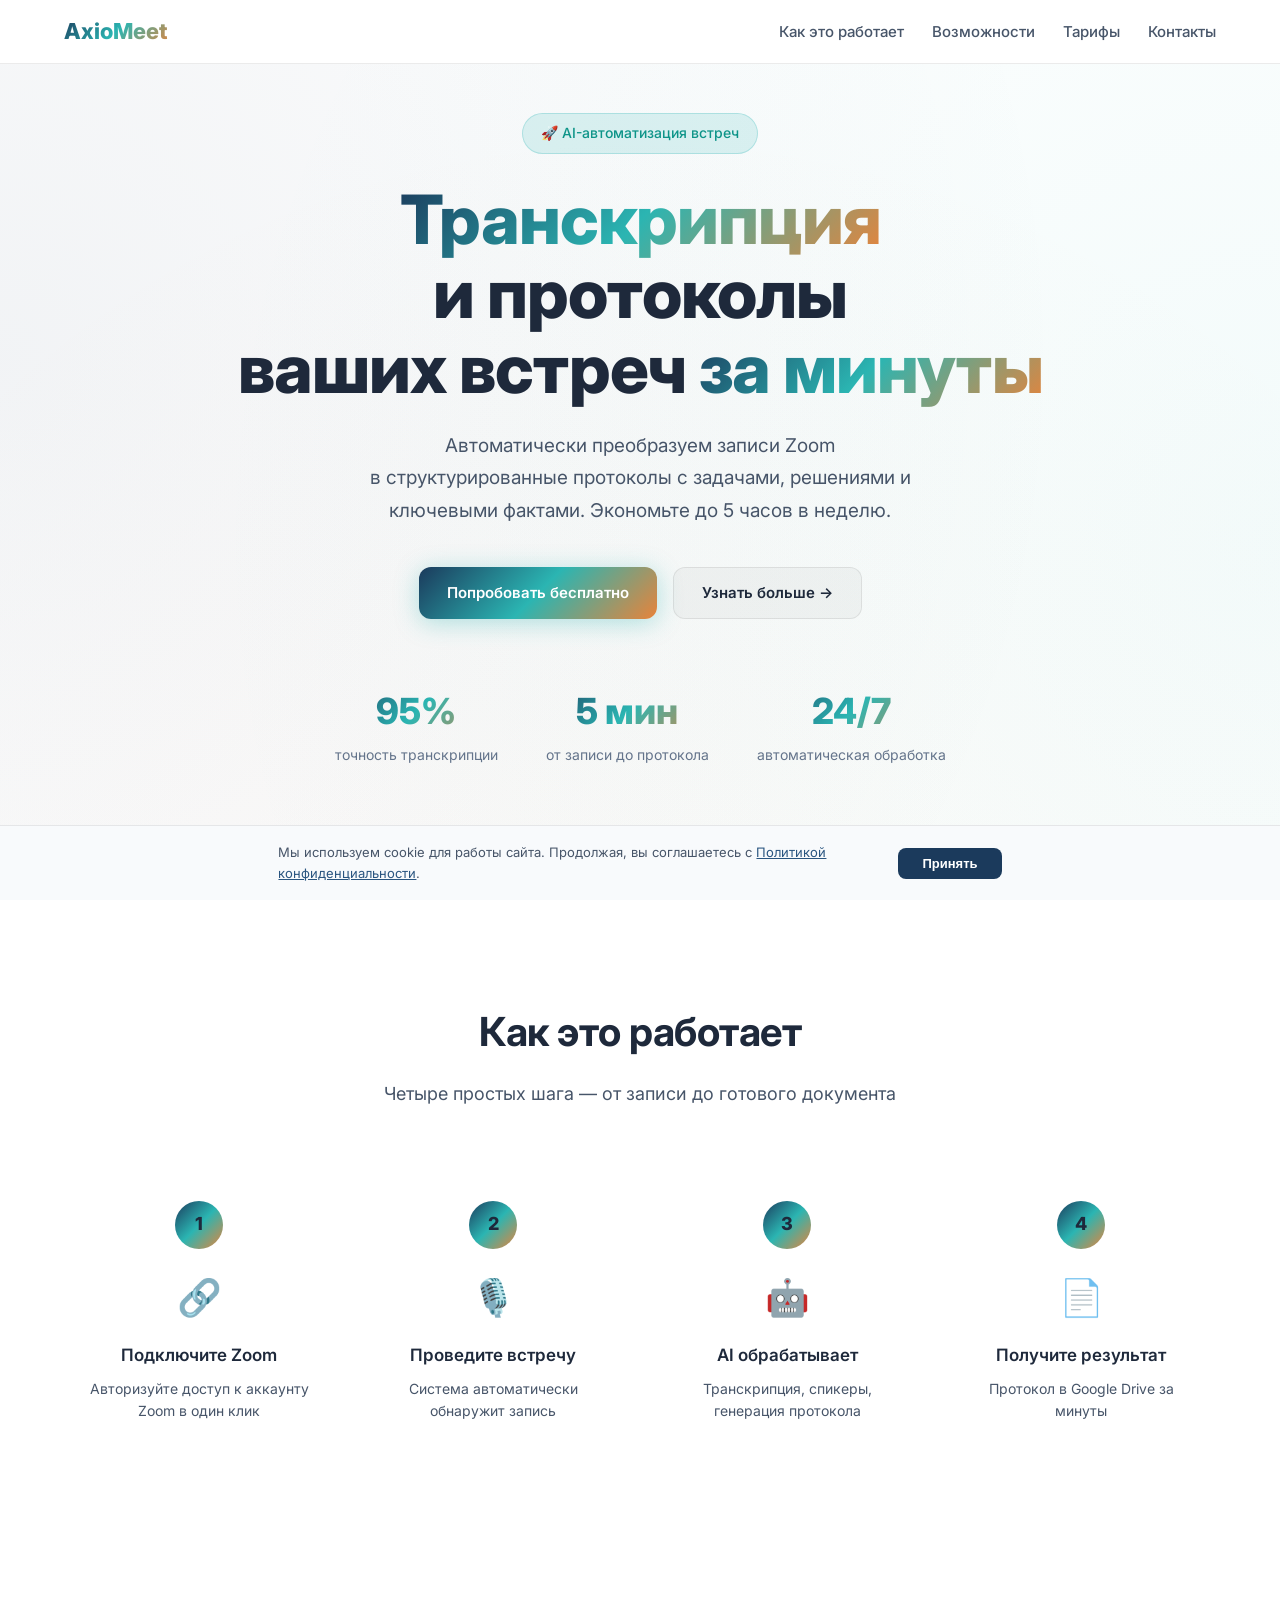
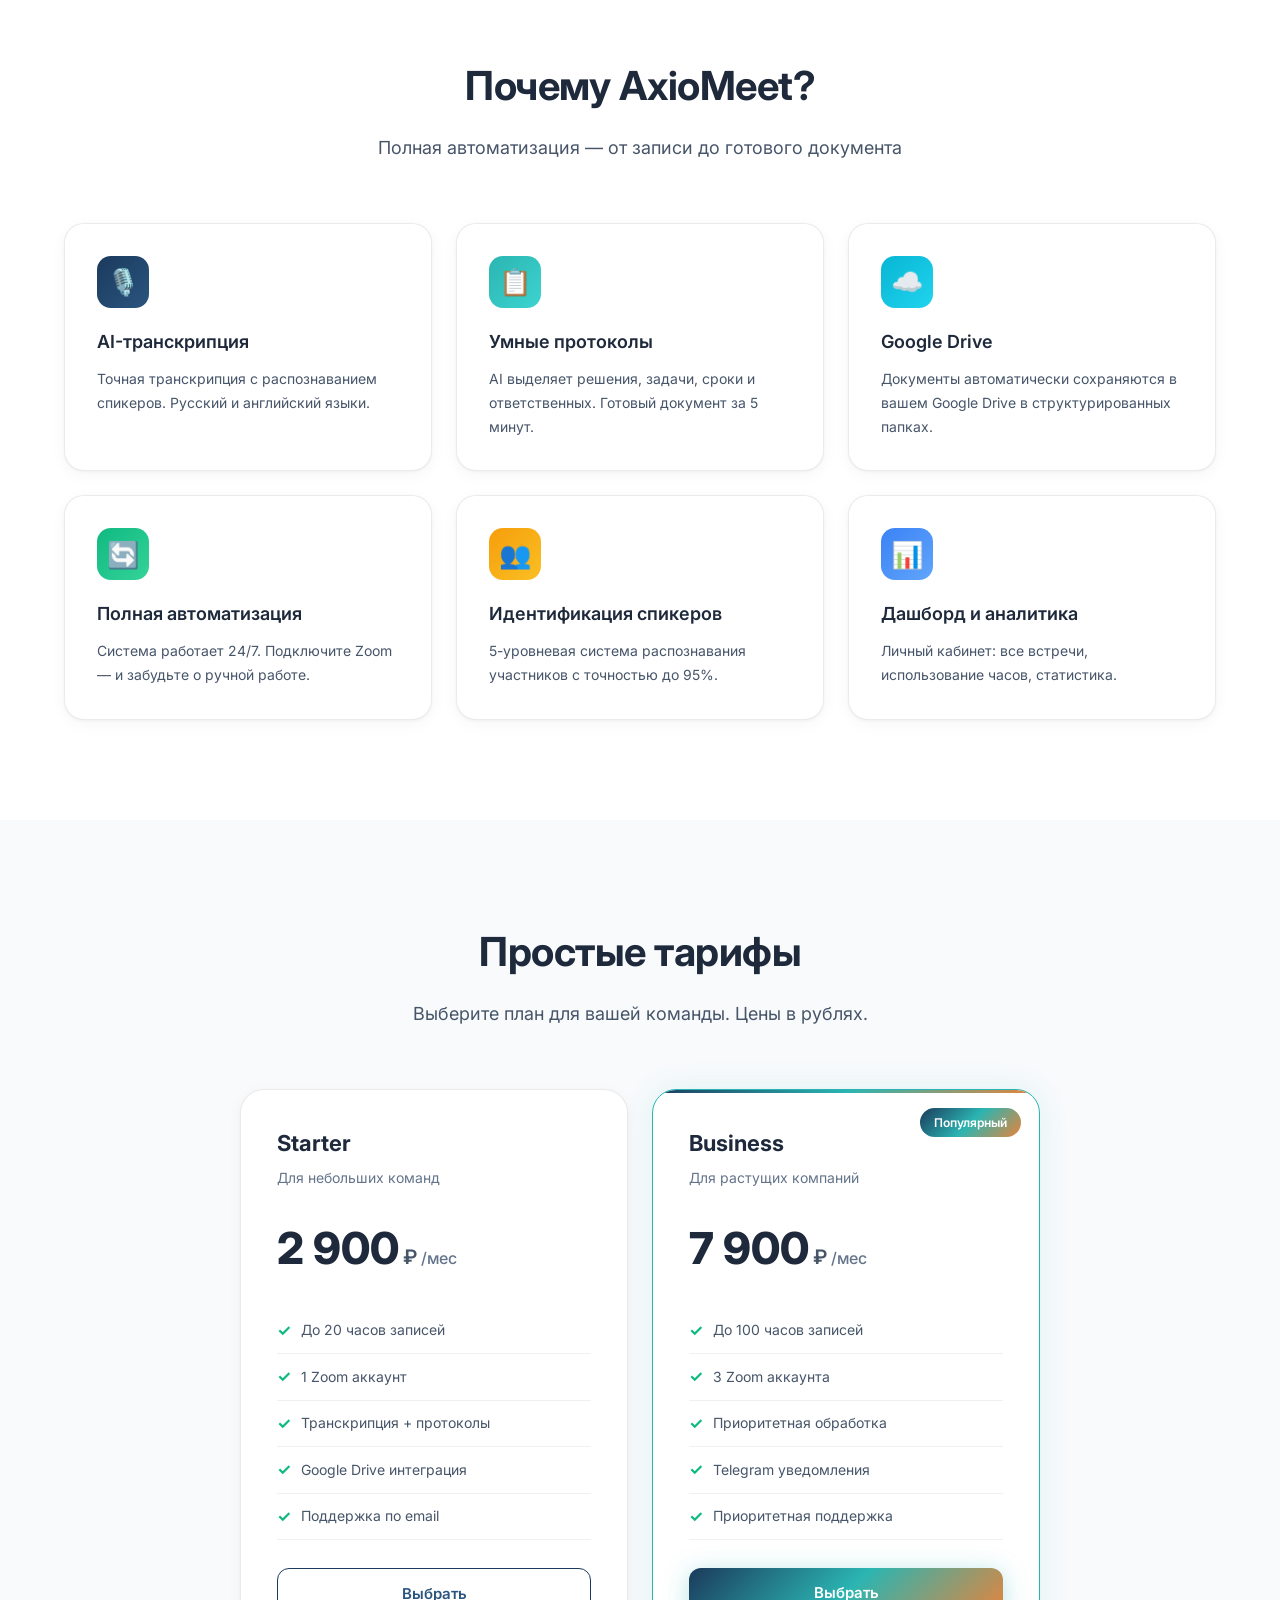
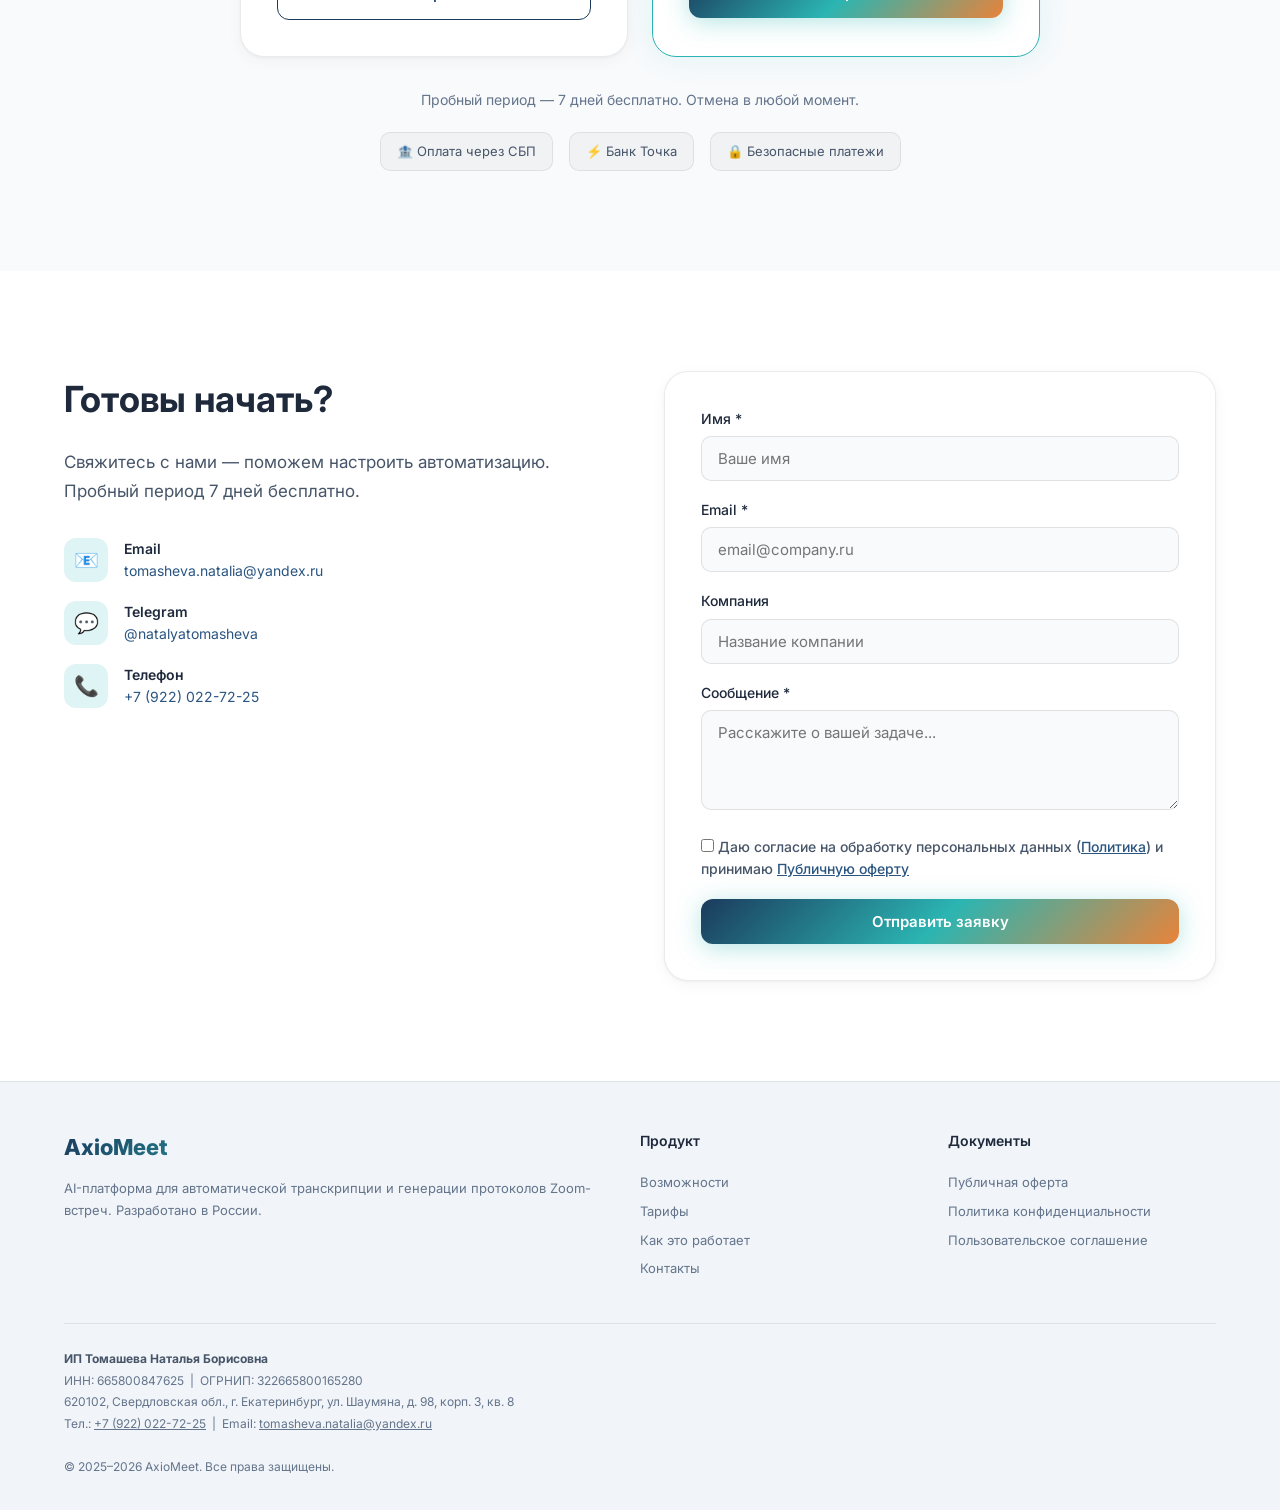
==== commit c8fac6fb: "feat: light theme redesign" ====
--- a/index.html
+++ b/index.html
@@ -24,14 +24,14 @@
             --secondary: #2BB5B2;
             --accent: #E8833A;
             --success: #10b981;
-            --dark: #0D1B2A;
-            --dark-2: #152238;
+            --dark: #ffffff;
+            --dark-2: #f8fafc;
             --gray: #64748b;
-            --gray-light: #94a3b8;
-            --light: #f8fafc;
+            --gray-light: #475569;
+            --light: #1e293b;
             --gradient: linear-gradient(135deg, #1B3A5C 0%, #2BB5B2 50%, #E8833A 100%);
-            --glass: rgba(255, 255, 255, 0.05);
-            --glass-border: rgba(255, 255, 255, 0.08);
+            --glass: rgba(0, 0, 0, 0.03);
+            --glass-border: rgba(0, 0, 0, 0.08);
         }
 
         * {
@@ -66,7 +66,7 @@
             right: 0;
             z-index: 1000;
             padding: 14px 0;
-            background: rgba(15, 23, 42, 0.85);
+            background: rgba(255, 255, 255, 0.95);
             backdrop-filter: blur(20px);
             -webkit-backdrop-filter: blur(20px);
             border-bottom: 1px solid var(--glass-border);
@@ -166,13 +166,13 @@
 
         .btn-secondary {
             background: var(--glass);
-            color: white;
-            border: 1px solid rgba(255, 255, 255, 0.15);
+            color: var(--light);
+            border: 1px solid var(--glass-border);
         }
 
         .btn-secondary:hover {
-            background: rgba(255, 255, 255, 0.12);
-            border-color: rgba(255, 255, 255, 0.3);
+            background: rgba(0, 0, 0, 0.06);
+            border-color: rgba(0, 0, 0, 0.15);
         }
 
         .btn-outline {
@@ -182,7 +182,7 @@
         }
 
         .btn-outline:hover {
-            background: rgba(99, 102, 241, 0.15);
+            background: rgba(27, 58, 92, 0.08);
         }
 
         /* HERO */
@@ -203,9 +203,9 @@
             width: 200%;
             height: 200%;
             background:
-                radial-gradient(circle at 25% 45%, rgba(27, 58, 92, 0.25) 0%, transparent 50%),
-                radial-gradient(circle at 75% 55%, rgba(43, 181, 178, 0.15) 0%, transparent 50%),
-                radial-gradient(circle at 50% 85%, rgba(232, 131, 58, 0.08) 0%, transparent 50%);
+                radial-gradient(circle at 25% 45%, rgba(27, 58, 92, 0.06) 0%, transparent 50%),
+                radial-gradient(circle at 75% 55%, rgba(43, 181, 178, 0.06) 0%, transparent 50%),
+                radial-gradient(circle at 50% 85%, rgba(232, 131, 58, 0.03) 0%, transparent 50%);
             animation: heroFloat 25s ease-in-out infinite;
         }
 
@@ -243,7 +243,7 @@
             border-radius: 50px;
             font-size: 14px;
             font-weight: 500;
-            color: #5ED4D1;
+            color: #0d9488;
             margin-bottom: 28px;
             animation: badgePulse 3s ease-in-out infinite;
         }
@@ -389,7 +389,8 @@
         }
 
         .feature-card {
-            background: linear-gradient(135deg, rgba(255, 255, 255, 0.06) 0%, rgba(255, 255, 255, 0.02) 100%);
+            background: #ffffff;
+            box-shadow: 0 1px 3px rgba(0, 0, 0, 0.04), 0 4px 16px rgba(0, 0, 0, 0.04);
             border: 1px solid var(--glass-border);
             border-radius: 20px;
             padding: 32px;
@@ -398,8 +399,8 @@
 
         .feature-card:hover {
             transform: translateY(-6px);
-            border-color: rgba(43, 181, 178, 0.4);
-            box-shadow: 0 24px 48px rgba(0, 0, 0, 0.3);
+            border-color: rgba(43, 181, 178, 0.3);
+            box-shadow: 0 12px 32px rgba(0, 0, 0, 0.1);
         }
 
         .feature-icon {
@@ -451,7 +452,7 @@
 
         /* PRICING */
         .pricing {
-            background: linear-gradient(180deg, transparent 0%, rgba(99, 102, 241, 0.04) 50%, transparent 100%);
+            background: #f8fafc;
         }
 
         .pricing-grid {
@@ -463,7 +464,8 @@
         }
 
         .pricing-card {
-            background: linear-gradient(135deg, rgba(255, 255, 255, 0.07) 0%, rgba(255, 255, 255, 0.02) 100%);
+            background: #ffffff;
+            box-shadow: 0 1px 3px rgba(0, 0, 0, 0.04), 0 4px 16px rgba(0, 0, 0, 0.04);
             border: 1px solid var(--glass-border);
             border-radius: 24px;
             padding: 36px;
@@ -474,12 +476,12 @@
 
         .pricing-card:hover {
             transform: translateY(-4px);
-            box-shadow: 0 20px 40px rgba(0, 0, 0, 0.3);
+            box-shadow: 0 12px 32px rgba(0, 0, 0, 0.08);
         }
 
         .pricing-card.popular {
-            border-color: var(--primary);
-            box-shadow: 0 0 50px rgba(43, 181, 178, 0.2);
+            border-color: var(--secondary);
+            box-shadow: 0 0 30px rgba(43, 181, 178, 0.12);
         }
 
         .pricing-card.popular::before {
@@ -543,7 +545,7 @@
 
         .pricing-card li {
             padding: 10px 0;
-            border-bottom: 1px solid rgba(255, 255, 255, 0.06);
+            border-bottom: 1px solid rgba(0, 0, 0, 0.06);
             display: flex;
             align-items: center;
             gap: 10px;
@@ -579,8 +581,8 @@
             align-items: center;
             gap: 8px;
             padding: 8px 16px;
-            background: rgba(255, 255, 255, 0.05);
-            border: 1px solid rgba(255, 255, 255, 0.1);
+            background: rgba(0, 0, 0, 0.03);
+            border: 1px solid rgba(0, 0, 0, 0.08);
             border-radius: 10px;
             font-size: 13px;
             color: var(--gray-light);
@@ -646,10 +648,11 @@
         }
 
         .contact-form {
-            background: linear-gradient(135deg, rgba(255, 255, 255, 0.06) 0%, rgba(255, 255, 255, 0.02) 100%);
+            background: #ffffff;
             border: 1px solid var(--glass-border);
             border-radius: 24px;
             padding: 36px;
+            box-shadow: 0 1px 3px rgba(0, 0, 0, 0.04), 0 4px 16px rgba(0, 0, 0, 0.04);
         }
 
         .form-group {
@@ -667,10 +670,10 @@
         .form-group textarea {
             width: 100%;
             padding: 12px 16px;
-            background: rgba(255, 255, 255, 0.05);
-            border: 1px solid rgba(255, 255, 255, 0.1);
+            background: #f8fafc;
+            border: 1px solid rgba(0, 0, 0, 0.1);
             border-radius: 10px;
-            color: white;
+            color: var(--light);
             font-size: 15px;
             font-family: inherit;
             transition: all 0.3s;
@@ -711,7 +714,7 @@
         footer {
             padding: 48px 0 32px;
             border-top: 1px solid var(--glass-border);
-            background: rgba(0, 0, 0, 0.2);
+            background: #f1f5f9;
         }
 
         .footer-top {
@@ -856,7 +859,7 @@
                 left: 0;
                 right: 0;
                 bottom: 0;
-                background: rgba(15, 23, 42, 0.98);
+                background: rgba(255, 255, 255, 0.98);
                 padding: 80px 40px 40px;
                 gap: 24px;
             }
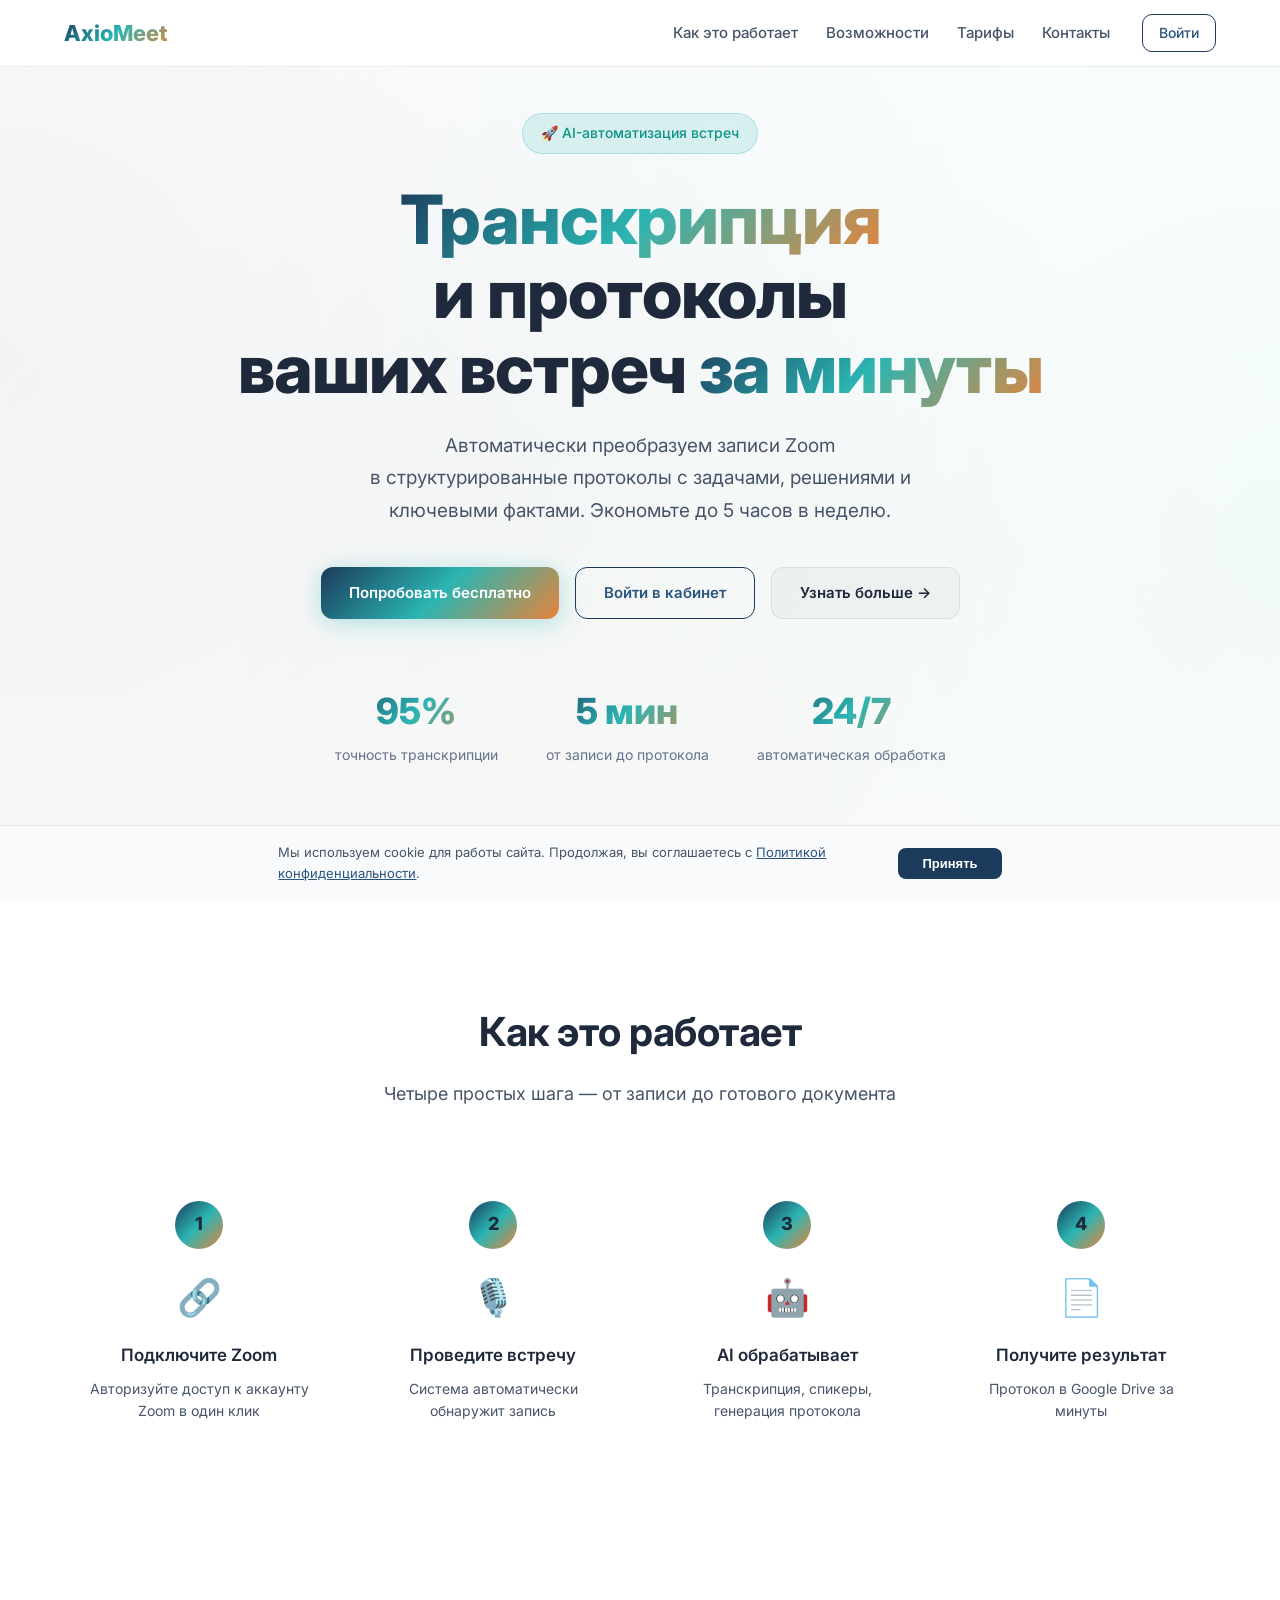
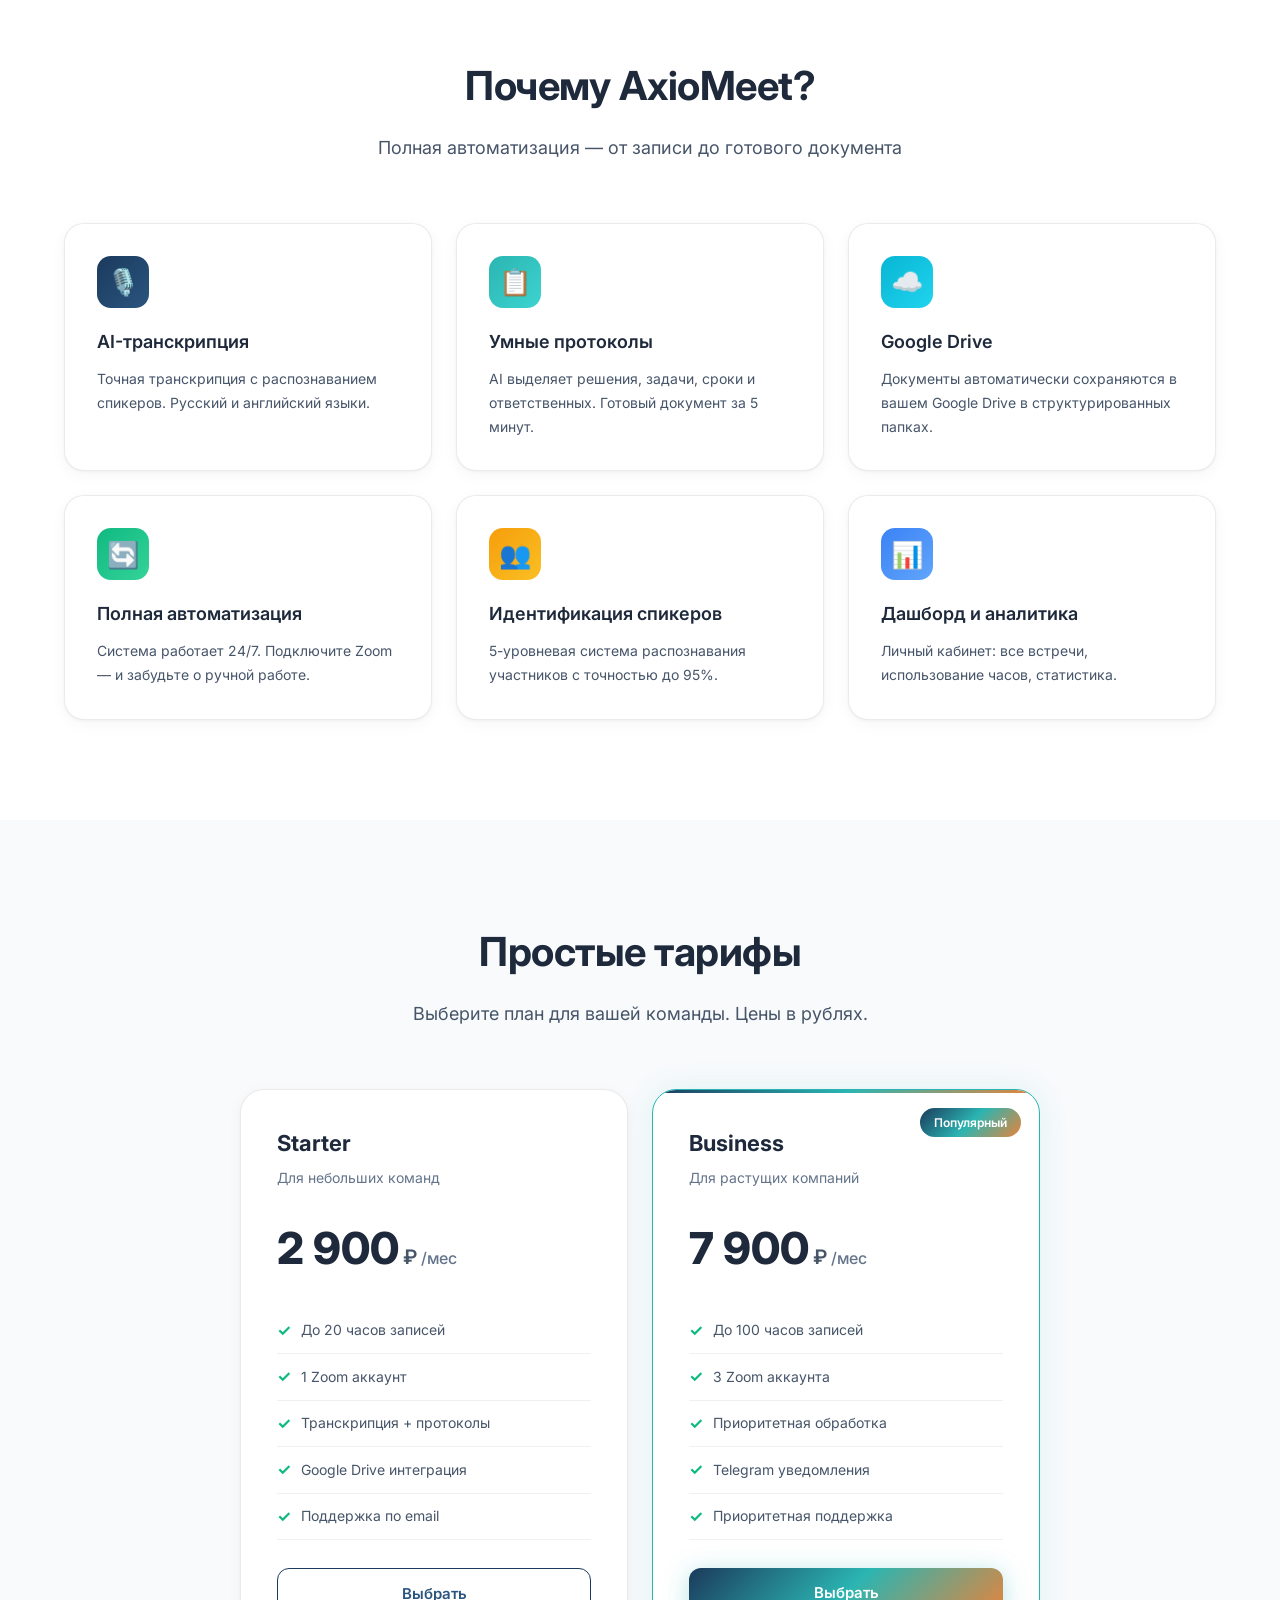
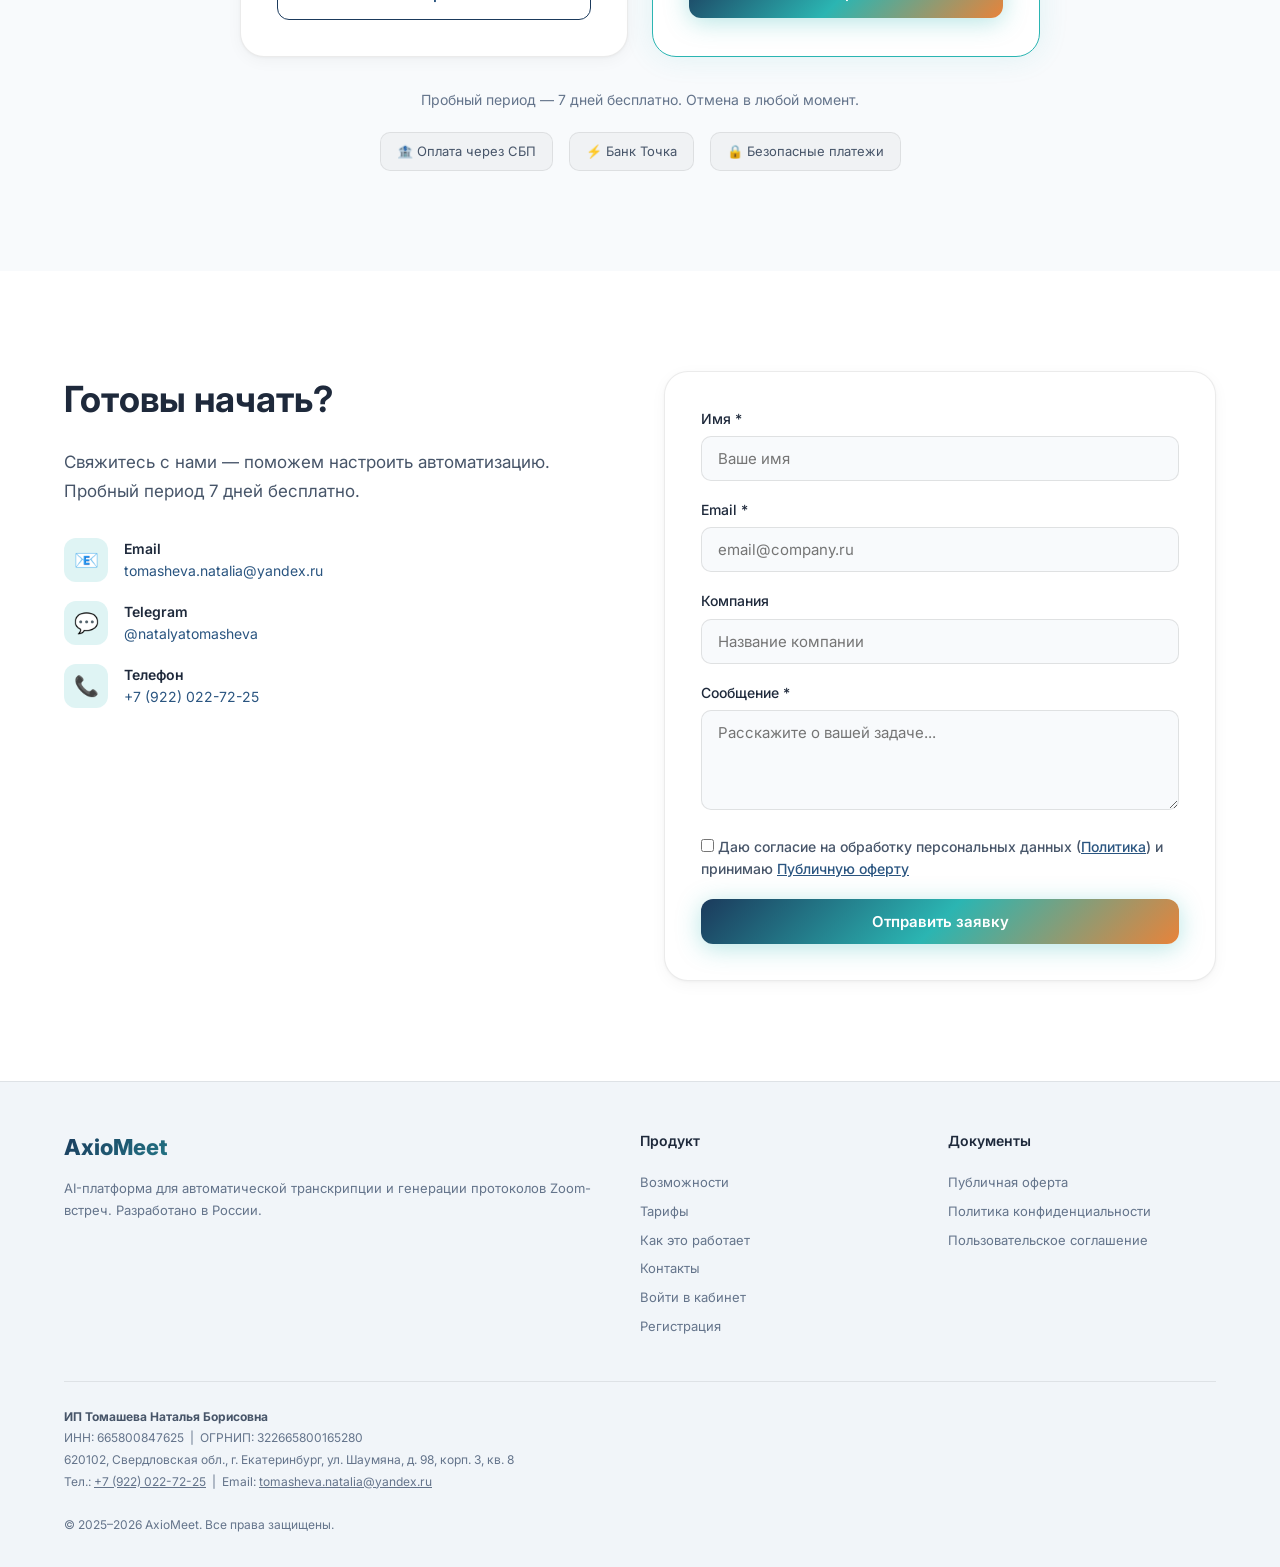
==== commit eeee781f: "feat(nav): add Sign-in button linking to spa.axiomeet.io Previously the landing had no way to reach " ====
--- a/index.html
+++ b/index.html
@@ -121,6 +121,26 @@
             width: 100%;
         }
 
+        /* Login CTA in nav (separate from the plain nav links) */
+        .nav-links .nav-login {
+            color: var(--primary-light);
+            border: 1.5px solid var(--primary);
+            padding: 7px 16px;
+            border-radius: 10px;
+            font-size: 14px;
+            margin-left: 4px;
+            transition: all 0.2s;
+        }
+
+        .nav-links .nav-login:hover {
+            background: var(--primary);
+            color: #fff;
+        }
+
+        .nav-links .nav-login::after {
+            display: none
+        }
+
         .hamburger {
             display: none;
             flex-direction: column;
@@ -904,6 +924,8 @@
                 <a href="#features">Возможности</a>
                 <a href="#pricing">Тарифы</a>
                 <a href="#contact">Контакты</a>
+                <!-- Личный кабинет (SPA на spa.axiomeet.io, проксируется через Cloudflare на Railway axiomeet-web) -->
+                <a href="https://spa.axiomeet.io/login" class="nav-login" rel="nofollow">Войти</a>
             </div>
             <div class="hamburger" onclick="document.getElementById('navLinks').classList.toggle('open')">
                 <span></span><span></span><span></span>
@@ -924,6 +946,7 @@
                     задачами, решениями и ключевыми фактами. Экономьте до 5&nbsp;часов в&nbsp;неделю.</p>
                 <div class="hero-buttons">
                     <a href="#contact" class="btn btn-primary">Попробовать бесплатно</a>
+                    <a href="https://spa.axiomeet.io/login" class="btn btn-outline" rel="nofollow">Войти в кабинет</a>
                     <a href="#how-it-works" class="btn btn-secondary">Узнать больше →</a>
                 </div>
                 <div class="hero-stats">
@@ -1143,6 +1166,8 @@
                     <a href="#pricing">Тарифы</a>
                     <a href="#how-it-works">Как это работает</a>
                     <a href="#contact">Контакты</a>
+                    <a href="https://spa.axiomeet.io/login" rel="nofollow">Войти в кабинет</a>
+                    <a href="https://spa.axiomeet.io/register" rel="nofollow">Регистрация</a>
                 </div>
                 <div class="footer-links-group">
                     <h4>Документы</h4>
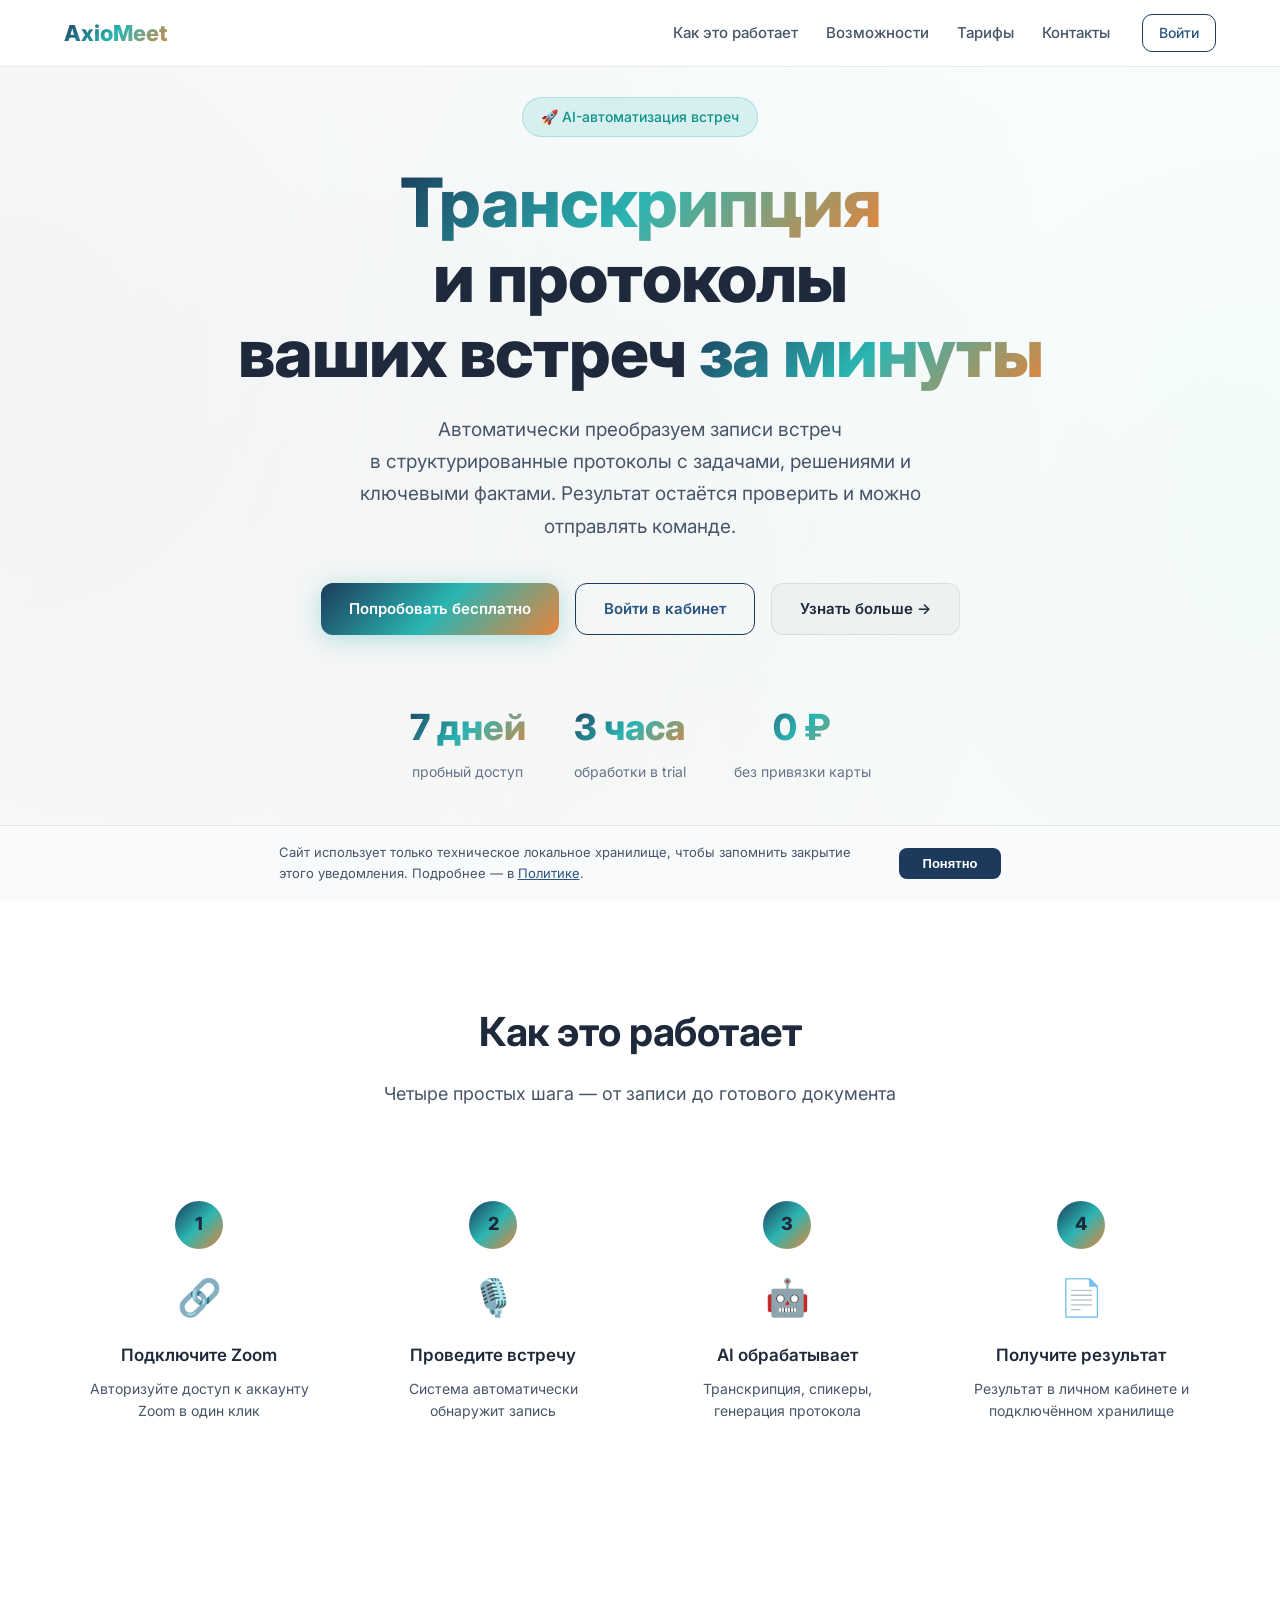
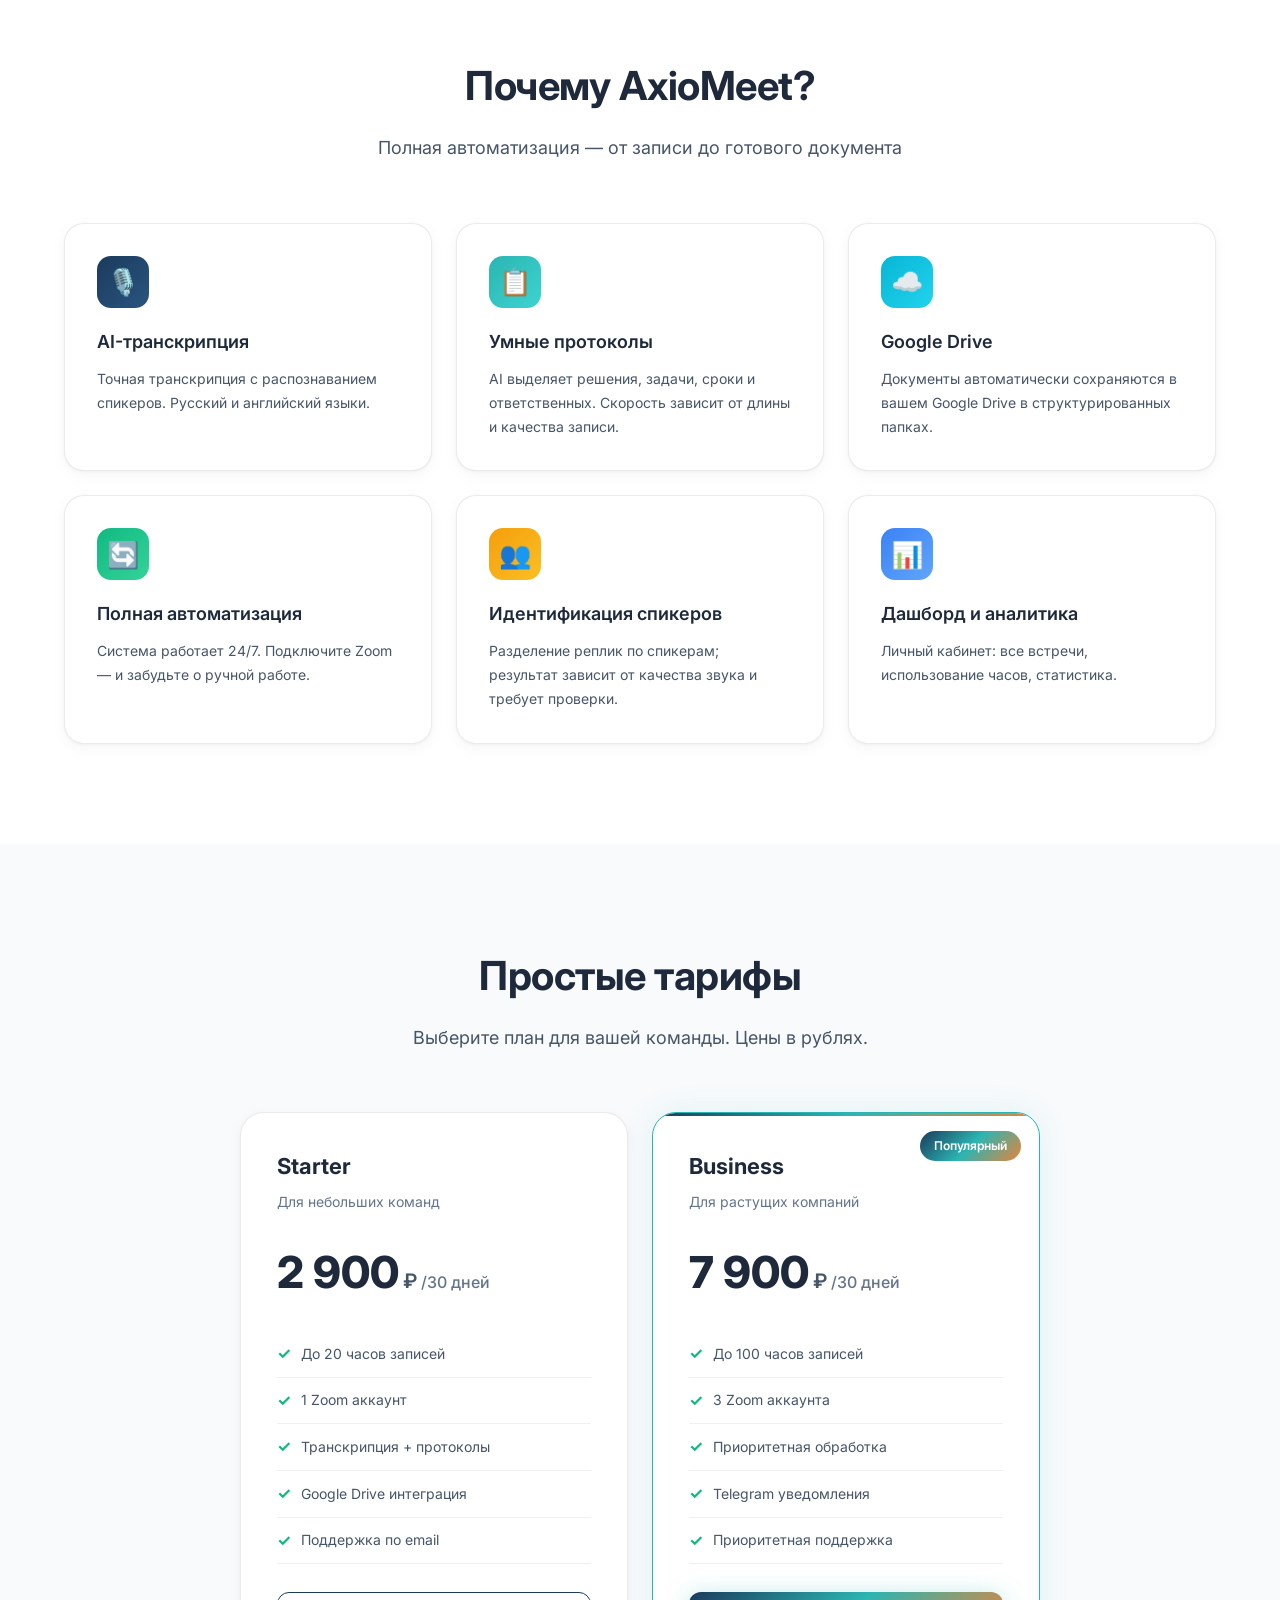
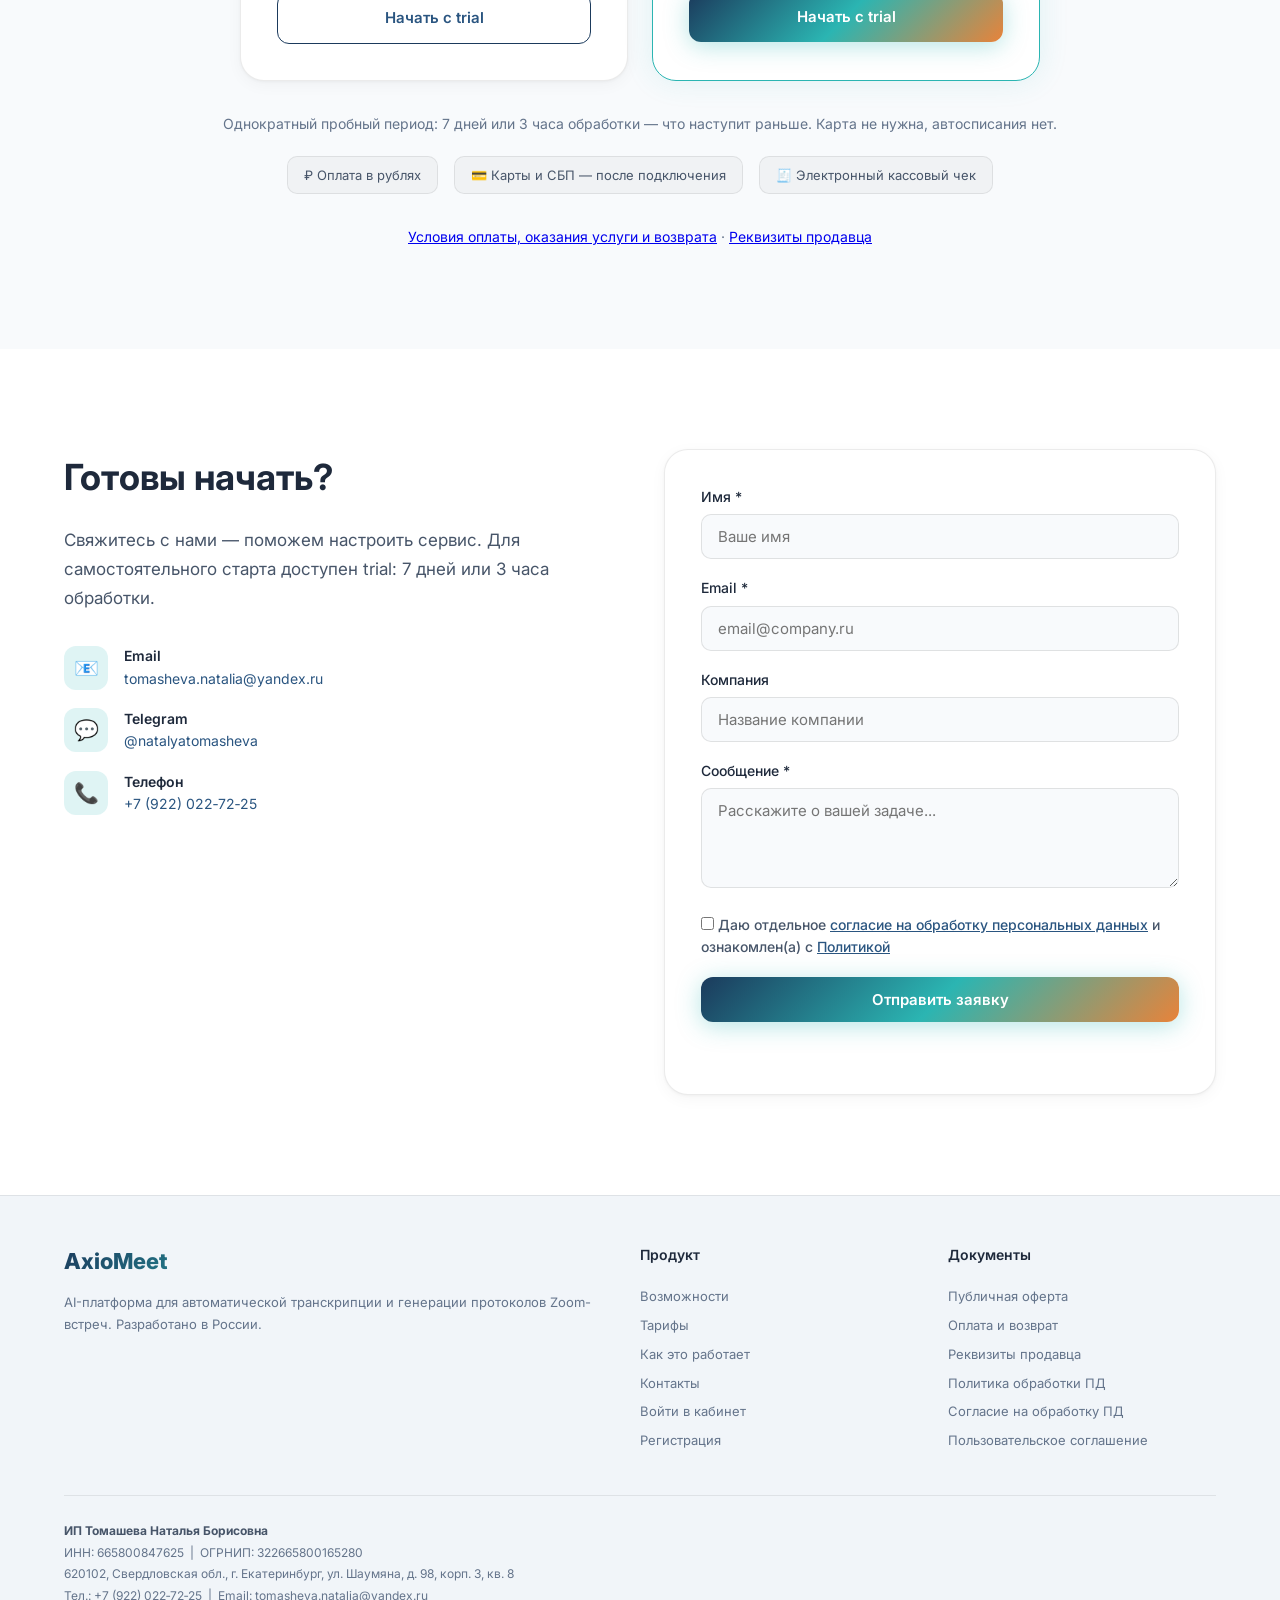
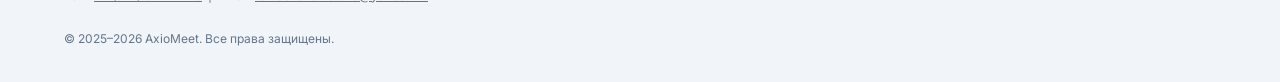
==== commit 43970149: "fix(site): update index.html for payment readiness" ====
--- a/index.html
+++ b/index.html
@@ -6,11 +6,11 @@
     <meta name="viewport" content="width=device-width, initial-scale=1.0">
     <title>AxioMeet — AI-транскрипция и протоколы Zoom-встреч</title>
     <meta name="description"
-        content="Автоматическая транскрипция и генерация протоколов Zoom-встреч с помощью AI. Экономьте до 5 часов в неделю. ИП Томашева Н.Б., ИНН 665800847625.">
+        content="AxioMeet автоматически транскрибирует записи встреч и формирует структурированные протоколы. Пробный период: 7 дней или 3 часа обработки. ИП Томашева Н.Б.">
     <meta name="keywords" content="транскрипция zoom, протоколы встреч, AI, автоматизация, axiomeet">
     <link rel="canonical" href="https://axiomeet.ru/">
     <meta property="og:title" content="AxioMeet — AI протоколы встреч">
-    <meta property="og:description" content="Автоматическая транскрипция и генерация протоколов Zoom-встреч за минуты.">
+    <meta property="og:description" content="Автоматическая транскрипция и структурированные протоколы встреч.">
     <meta property="og:type" content="website">
     <meta property="og:url" content="https://axiomeet.ru/">
     <link rel="preconnect" href="https://fonts.googleapis.com">
@@ -730,6 +730,20 @@
             color: var(--primary-light);
         }
 
+        .form-status {
+            min-height: 22px;
+            margin-top: 14px;
+            color: var(--gray-light);
+            font-size: 13px;
+            line-height: 1.5;
+        }
+
+        .form-status.error { color: #b42318; }
+
+        .form-status.success { color: #067647; }
+
+        .form-status a { color: var(--primary-light); }
+
         /* FOOTER */
         footer {
             padding: 48px 0 32px;
@@ -925,7 +939,7 @@
                 <a href="#pricing">Тарифы</a>
                 <a href="#contact">Контакты</a>
                 <!-- Личный кабинет (SPA на spa.axiomeet.io, проксируется через Cloudflare на Railway axiomeet-web) -->
-                <a href="https://spa.axiomeet.io/login" class="nav-login" rel="nofollow">Войти</a>
+                <a href="https://spa.axiomeet.io/login?lang=ru" class="nav-login" rel="nofollow">Войти</a>
             </div>
             <div class="hamburger" onclick="document.getElementById('navLinks').classList.toggle('open')">
                 <span></span><span></span><span></span>
@@ -942,25 +956,25 @@
                     <span class="gradient-text">Транскрипция</span> и&nbsp;протоколы<br>
                     ваших встреч <span class="gradient-text">за минуты</span>
                 </h1>
-                <p class="hero-subtitle">Автоматически преобразуем записи Zoom в&nbsp;структурированные протоколы с
-                    задачами, решениями и ключевыми фактами. Экономьте до 5&nbsp;часов в&nbsp;неделю.</p>
+                <p class="hero-subtitle">Автоматически преобразуем записи встреч в&nbsp;структурированные протоколы с
+                    задачами, решениями и ключевыми фактами. Результат остаётся проверить и можно отправлять команде.</p>
                 <div class="hero-buttons">
-                    <a href="#contact" class="btn btn-primary">Попробовать бесплатно</a>
-                    <a href="https://spa.axiomeet.io/login" class="btn btn-outline" rel="nofollow">Войти в кабинет</a>
+                    <a href="https://spa.axiomeet.io/register?lang=ru&amp;source=axiomeet.ru&amp;plan=trial" class="btn btn-primary" rel="nofollow">Попробовать бесплатно</a>
+                    <a href="https://spa.axiomeet.io/login?lang=ru" class="btn btn-outline" rel="nofollow">Войти в кабинет</a>
                     <a href="#how-it-works" class="btn btn-secondary">Узнать больше →</a>
                 </div>
                 <div class="hero-stats">
                     <div class="hero-stat">
-                        <div class="hero-stat-number">95%</div>
-                        <div class="hero-stat-label">точность транскрипции</div>
+                        <div class="hero-stat-number">7 дней</div>
+                        <div class="hero-stat-label">пробный доступ</div>
                     </div>
                     <div class="hero-stat">
-                        <div class="hero-stat-number">5 мин</div>
-                        <div class="hero-stat-label">от записи до протокола</div>
+                        <div class="hero-stat-number">3 часа</div>
+                        <div class="hero-stat-label">обработки в trial</div>
                     </div>
                     <div class="hero-stat">
-                        <div class="hero-stat-number">24/7</div>
-                        <div class="hero-stat-label">автоматическая обработка</div>
+                        <div class="hero-stat-number">0 ₽</div>
+                        <div class="hero-stat-label">без привязки карты</div>
                     </div>
                 </div>
             </div>
@@ -997,7 +1011,7 @@
                     <div class="step-number">4</div>
                     <div class="step-icon">📄</div>
                     <h3>Получите результат</h3>
-                    <p>Протокол в Google Drive за минуты</p>
+                    <p>Результат в личном кабинете и подключённом хранилище</p>
                 </div>
             </div>
         </div>
@@ -1019,7 +1033,7 @@
                 <div class="feature-card">
                     <div class="feature-icon pink">📋</div>
                     <h3>Умные протоколы</h3>
-                    <p>AI выделяет решения, задачи, сроки и ответственных. Готовый документ за 5 минут.</p>
+                    <p>AI выделяет решения, задачи, сроки и ответственных. Скорость зависит от длины и качества записи.</p>
                 </div>
                 <div class="feature-card">
                     <div class="feature-icon cyan">☁️</div>
@@ -1034,7 +1048,7 @@
                 <div class="feature-card">
                     <div class="feature-icon orange">👥</div>
                     <h3>Идентификация спикеров</h3>
-                    <p>5-уровневая система распознавания участников с точностью до 95%.</p>
+                    <p>Разделение реплик по спикерам; результат зависит от качества звука и требует проверки.</p>
                 </div>
                 <div class="feature-card">
                     <div class="feature-icon blue">📊</div>
@@ -1057,7 +1071,7 @@
                     <h3>Starter</h3>
                     <p class="pricing-desc">Для небольших команд</p>
                     <div class="price"><span class="price-amount">2 900</span> <span class="price-currency">₽</span>
-                        <span class="price-period">/мес</span>
+                        <span class="price-period">/30 дней</span>
                     </div>
                     <ul>
                         <li>До 20 часов записей</li>
@@ -1066,14 +1080,14 @@
                         <li>Google Drive интеграция</li>
                         <li>Поддержка по email</li>
                     </ul>
-                    <a href="#contact" class="btn btn-outline" style="width:100%;justify-content:center;">Выбрать</a>
+                    <a href="https://spa.axiomeet.io/register?lang=ru&amp;source=axiomeet.ru&amp;plan=starter" class="btn btn-outline" style="width:100%;justify-content:center;" rel="nofollow">Начать с trial</a>
                 </div>
                 <div class="pricing-card popular">
                     <div class="popular-badge">Популярный</div>
                     <h3>Business</h3>
                     <p class="pricing-desc">Для растущих компаний</p>
                     <div class="price"><span class="price-amount">7 900</span> <span class="price-currency">₽</span>
-                        <span class="price-period">/мес</span>
+                        <span class="price-period">/30 дней</span>
                     </div>
                     <ul>
                         <li>До 100 часов записей</li>
@@ -1082,15 +1096,16 @@
                         <li>Telegram уведомления</li>
                         <li>Приоритетная поддержка</li>
                     </ul>
-                    <a href="#contact" class="btn btn-primary" style="width:100%;justify-content:center;">Выбрать</a>
+                    <a href="https://spa.axiomeet.io/register?lang=ru&amp;source=axiomeet.ru&amp;plan=business" class="btn btn-primary" style="width:100%;justify-content:center;" rel="nofollow">Начать с trial</a>
                 </div>
             </div>
-            <p class="pricing-note">Пробный период — 7 дней бесплатно. Отмена в любой момент.</p>
+            <p class="pricing-note">Однократный пробный период: 7 дней или 3 часа обработки — что наступит раньше. Карта не нужна, автосписания нет.</p>
             <div class="payment-badges">
-                <div class="payment-badge">🏦 Оплата через СБП</div>
-                <div class="payment-badge">⚡ Банк Точка</div>
-                <div class="payment-badge">🔒 Безопасные платежи</div>
+                <div class="payment-badge">₽ Оплата в рублях</div>
+                <div class="payment-badge">💳 Карты и СБП — после подключения</div>
+                <div class="payment-badge">🧾 Электронный кассовый чек</div>
             </div>
+            <p class="pricing-note"><a href="/payment">Условия оплаты, оказания услуги и возврата</a> · <a href="/requisites">Реквизиты продавца</a></p>
         </div>
     </section>
 
@@ -1100,7 +1115,7 @@
             <div class="contact-wrapper reveal">
                 <div class="contact-info">
                     <h2>Готовы начать?</h2>
-                    <p>Свяжитесь с нами — поможем настроить автоматизацию. Пробный период 7 дней бесплатно.</p>
+                    <p>Свяжитесь с нами — поможем настроить сервис. Для самостоятельного старта доступен trial: 7 дней или 3 часа обработки.</p>
                     <div class="contact-item">
                         <div class="contact-item-icon">📧</div>
                         <div>
@@ -1121,7 +1136,7 @@
                         <div class="contact-item-icon">📞</div>
                         <div>
                             <div class="contact-item-label">Телефон</div>
-                            <div class="contact-item-value"><a href="tel:+79220227225">+7 (922) 022-72-25</a></div>
+                            <div class="contact-item-value"><a href="tel:+79220227225">+7&nbsp;(922)&nbsp;022&#8209;72&#8209;25</a></div>
                         </div>
                     </div>
                 </div>
@@ -1137,14 +1152,13 @@
                                 name="message" required placeholder="Расскажите о вашей задаче..."></textarea></div>
                         <div class="form-group">
                             <label class="consent-label">
-                                <input type="checkbox" name="consent" required>
-                                <span>Даю согласие на обработку персональных данных (<a href="/privacy"
-                                        target="_blank">Политика</a>) и принимаю <a href="/oferta"
-                                        target="_blank">Публичную оферту</a></span>
+                                <input type="checkbox" name="personal_data_consent" value="yes" required>
+                                <span>Даю отдельное <a href="/consent" target="_blank">согласие на обработку персональных данных</a> и ознакомлен(а) с <a href="/privacy" target="_blank">Политикой</a></span>
                             </label>
                         </div>
                         <button type="submit" class="btn btn-primary"
                             style="width:100%;justify-content:center;">Отправить заявку</button>
+                        <div id="formStatus" class="form-status" role="status" aria-live="polite"></div>
                     </form>
                 </div>
             </div>
@@ -1166,13 +1180,16 @@
                     <a href="#pricing">Тарифы</a>
                     <a href="#how-it-works">Как это работает</a>
                     <a href="#contact">Контакты</a>
-                    <a href="https://spa.axiomeet.io/login" rel="nofollow">Войти в кабинет</a>
-                    <a href="https://spa.axiomeet.io/register" rel="nofollow">Регистрация</a>
+                    <a href="https://spa.axiomeet.io/login?lang=ru" rel="nofollow">Войти в кабинет</a>
+                    <a href="https://spa.axiomeet.io/register?lang=ru" rel="nofollow">Регистрация</a>
                 </div>
                 <div class="footer-links-group">
                     <h4>Документы</h4>
                     <a href="/oferta">Публичная оферта</a>
-                    <a href="/privacy">Политика конфиденциальности</a>
+                    <a href="/payment">Оплата и возврат</a>
+                    <a href="/requisites">Реквизиты продавца</a>
+                    <a href="/privacy">Политика обработки ПД</a>
+                    <a href="/consent">Согласие на обработку ПД</a>
                     <a href="/terms">Пользовательское соглашение</a>
                 </div>
             </div>
@@ -1182,7 +1199,7 @@
                     ИНН: 665800847625 &nbsp;|&nbsp; ОГРНИП: 322665800165280<br>
                     620102, Свердловская обл., г.&nbsp;Екатеринбург, ул.&nbsp;Шаумяна, д.&nbsp;98, корп.&nbsp;3,
                     кв.&nbsp;8<br>
-                    Тел.: <a href="tel:+79220227225">+7 (922) 022-72-25</a> &nbsp;|&nbsp;
+                    Тел.: <a href="tel:+79220227225">+7&nbsp;(922)&nbsp;022&#8209;72&#8209;25</a> &nbsp;|&nbsp;
                     Email: <a href="mailto:tomasheva.natalia@yandex.ru">tomasheva.natalia@yandex.ru</a><br><br>
                     © 2025–2026 AxioMeet. Все права защищены.
                 </div>
@@ -1192,16 +1209,15 @@
 
     <!-- COOKIE BANNER -->
     <div class="cookie-banner" id="cookieBanner">
-        <p>Мы используем cookie для работы сайта. Продолжая, вы соглашаетесь с <a href="/privacy">Политикой
-                конфиденциальности</a>.</p>
-        <button class="cookie-accept" id="cookieAccept">Принять</button>
+        <p>Сайт использует только техническое локальное хранилище, чтобы запомнить закрытие этого уведомления. Подробнее — в <a href="/privacy">Политике</a>.</p>
+        <button type="button" class="cookie-accept" id="cookieAccept">Понятно</button>
     </div>
 
     <script>
         // Cookie
-        if (!localStorage.getItem('cookieConsent_ru')) document.getElementById('cookieBanner').classList.add('show');
+        if (!localStorage.getItem('cookieNotice_ru')) document.getElementById('cookieBanner').classList.add('show');
         document.getElementById('cookieAccept').addEventListener('click', function () {
-            localStorage.setItem('cookieConsent_ru', 'true');
+            localStorage.setItem('cookieNotice_ru', 'closed');
             document.getElementById('cookieBanner').classList.remove('show');
         });
         // Smooth scroll
@@ -1218,16 +1234,24 @@
         }, { threshold: 0.15 });
         document.querySelectorAll('.reveal').forEach(el => obs.observe(el));
         // Form
-        document.getElementById('contactForm').addEventListener('submit', async function (e) {
+        document.getElementById('contactForm').addEventListener('submit', function (e) {
             e.preventDefault();
-            const d = Object.fromEntries(new FormData(this)); delete d.consent;
-            try {
-                const r = await fetch('/api/contact', { method: 'POST', headers: { 'Content-Type': 'application/json' }, body: JSON.stringify(d) });
-                if (r.ok) { alert('Спасибо! Мы свяжемся с вами.'); this.reset(); }
-                else throw new Error();
-            } catch { alert('Заявка принята! Мы свяжемся с вами по email.'); this.reset(); }
+            const status = document.getElementById('formStatus');
+            const button = this.querySelector('button[type="submit"]');
+            const d = Object.fromEntries(new FormData(this));
+            delete d.personal_data_consent;
+            status.className = 'form-status';
+            status.textContent = 'Открываем почтовое приложение…';
+            button.disabled = true;
+            const subject = encodeURIComponent('Заявка с axiomeet.ru');
+            const body = encodeURIComponent(`Имя: ${d.name}\nEmail: ${d.email}\nКомпания: ${d.company || '—'}\n\n${d.message}`);
+            const mailLink = `mailto:tomasheva.natalia@yandex.ru?subject=${subject}&body=${body}`;
+            status.className = 'form-status';
+            status.innerHTML = `Отправьте подготовленное письмо в открывшемся приложении. Если оно не открылось, <a href="${mailLink}">нажмите здесь</a>.`;
+            window.location.href = mailLink;
+            button.disabled = false;
         });
     </script>
 </body>
 
-</html>+</html>
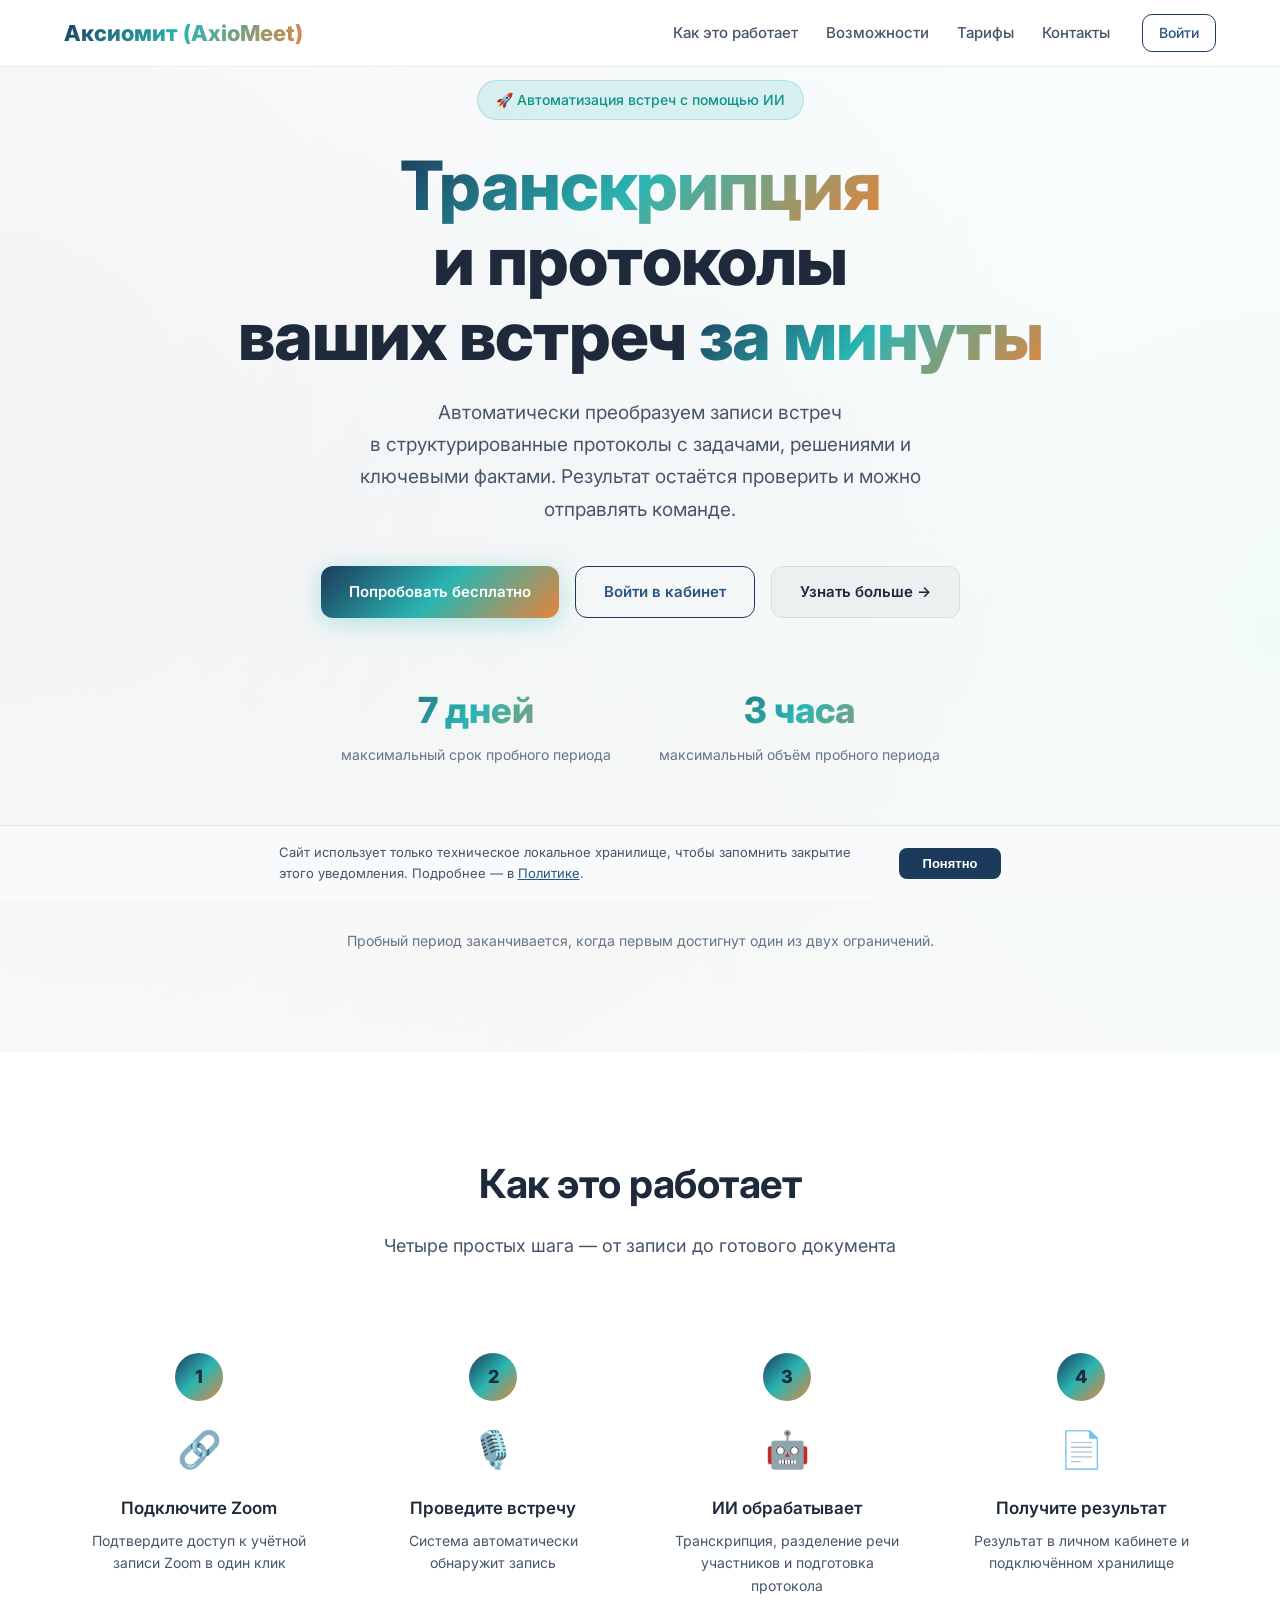
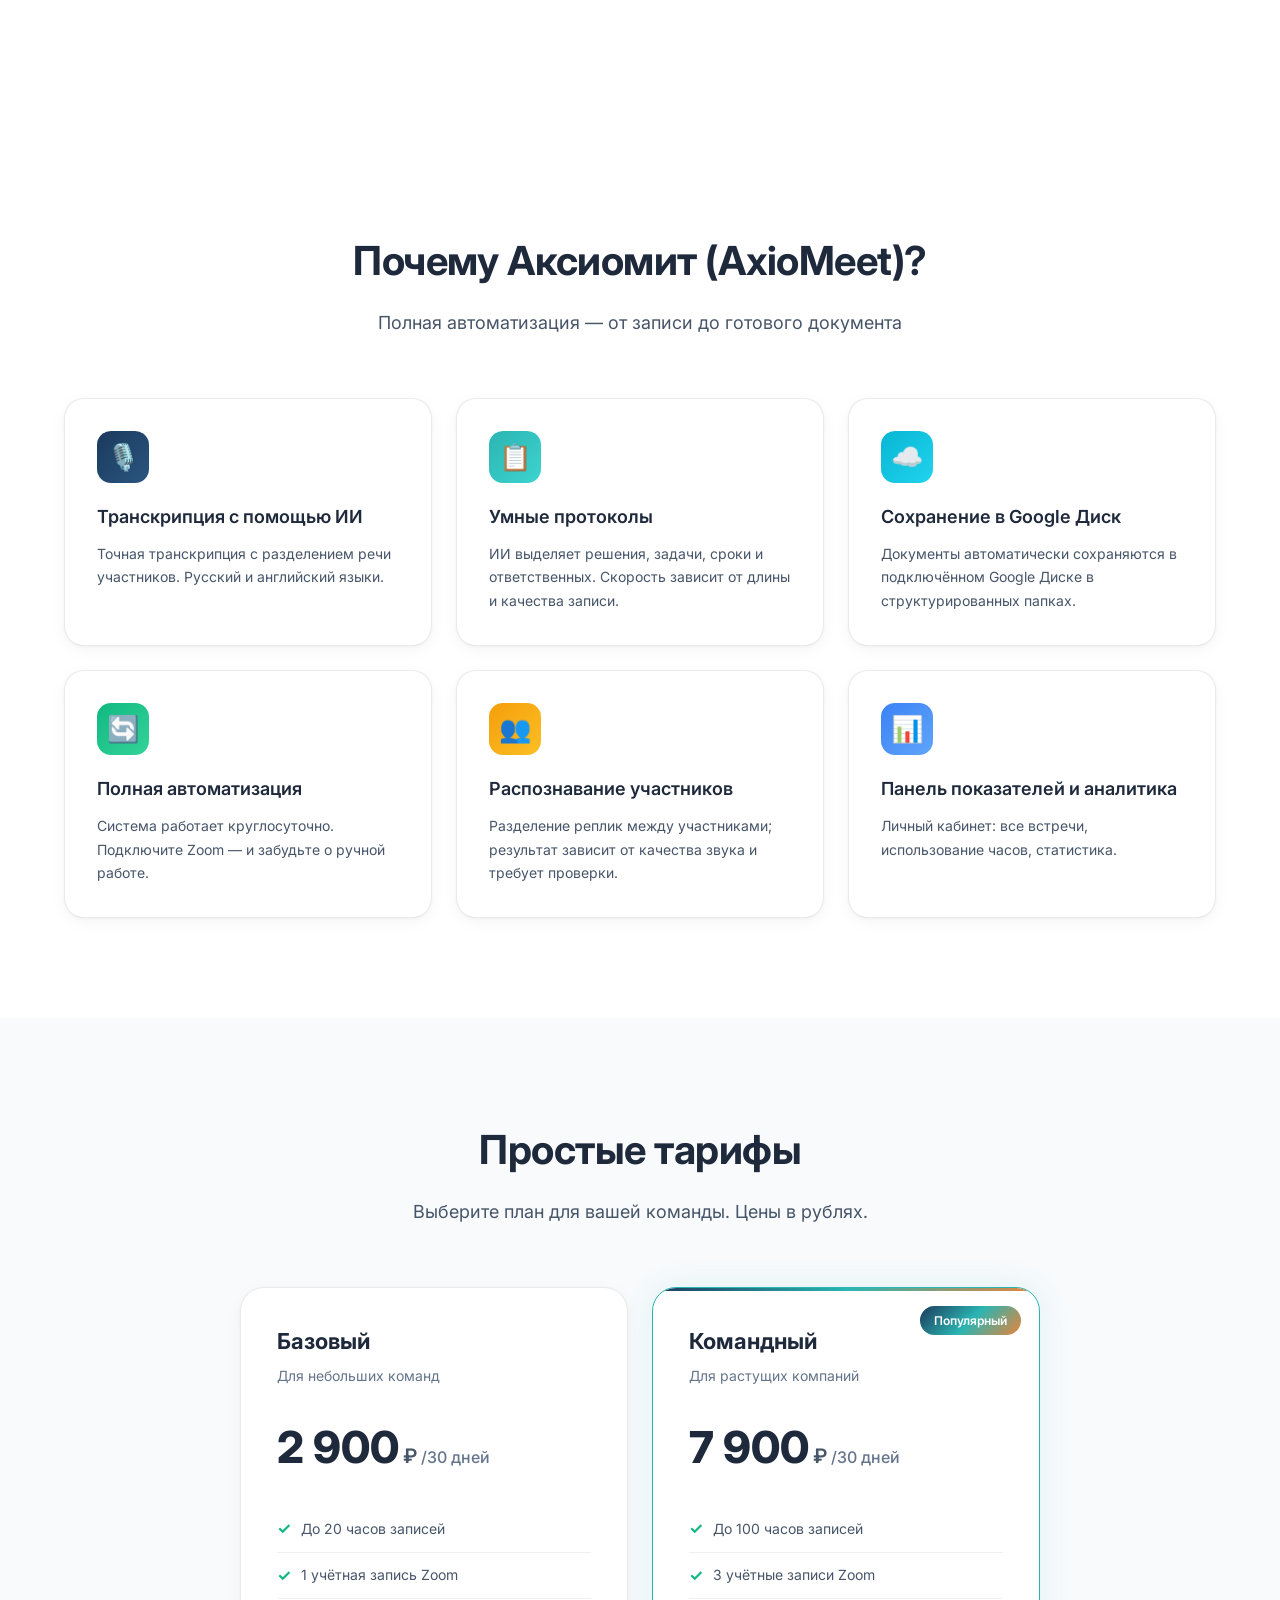
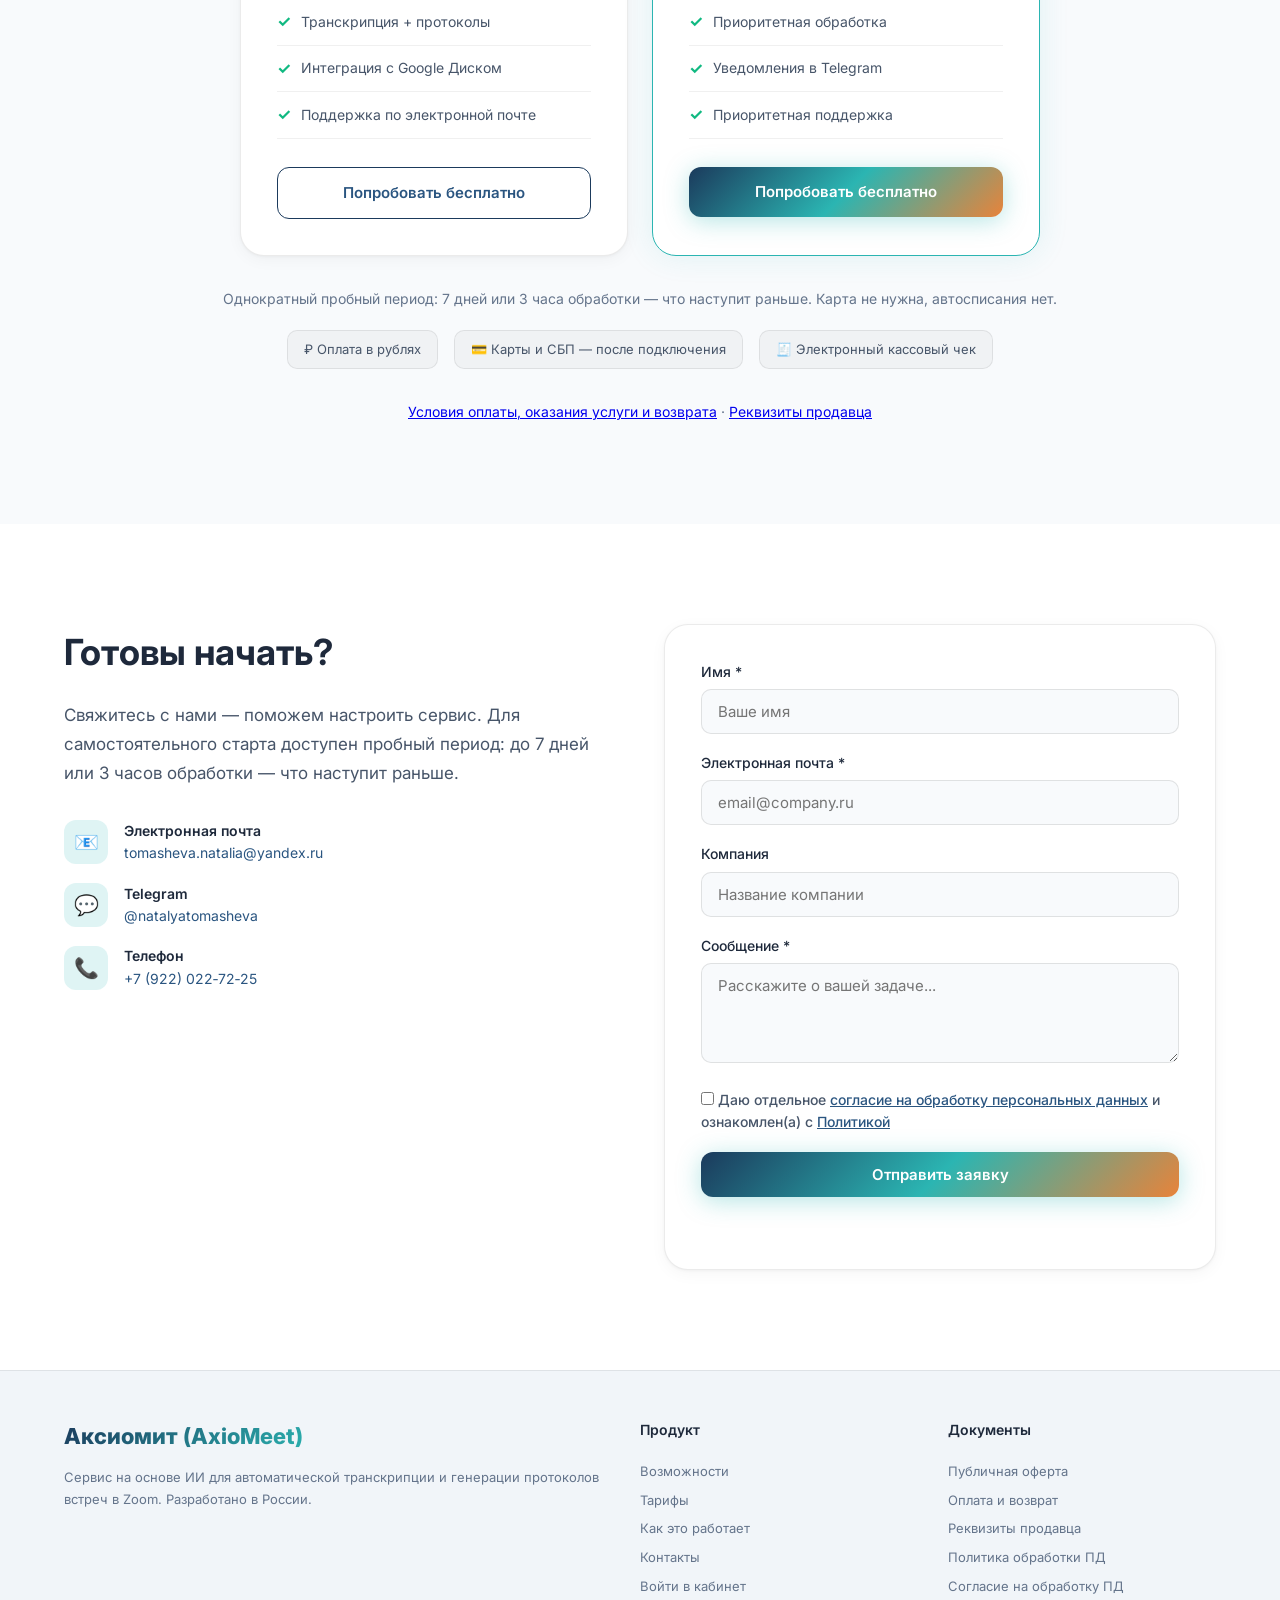
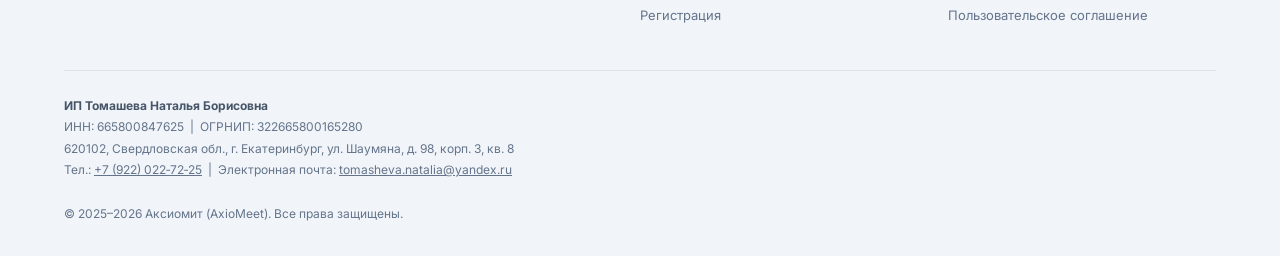
==== commit 5cafc1ab: "Русифицировать публичный текст: index.html" ====
--- a/index.html
+++ b/index.html
@@ -4,12 +4,12 @@
 <head>
     <meta charset="UTF-8">
     <meta name="viewport" content="width=device-width, initial-scale=1.0">
-    <title>AxioMeet — AI-транскрипция и протоколы Zoom-встреч</title>
+    <title>Аксиомит (AxioMeet) — транскрипция с помощью ИИ и протоколы встреч в Zoom</title>
     <meta name="description"
-        content="AxioMeet автоматически транскрибирует записи встреч и формирует структурированные протоколы. Пробный период: 7 дней или 3 часа обработки. ИП Томашева Н.Б.">
-    <meta name="keywords" content="транскрипция zoom, протоколы встреч, AI, автоматизация, axiomeet">
+        content="Аксиомит (AxioMeet) автоматически транскрибирует записи встреч и формирует структурированные протоколы. Пробный период: до 7 дней или 3 часов обработки — что наступит раньше. ИП Томашева Н.Б.">
+    <meta name="keywords" content="транскрипция встреч, протоколы встреч, искусственный интеллект, автоматизация, Аксиомит">
     <link rel="canonical" href="https://axiomeet.ru/">
-    <meta property="og:title" content="AxioMeet — AI протоколы встреч">
+    <meta property="og:title" content="Аксиомит (AxioMeet) — протоколы встреч с помощью ИИ">
     <meta property="og:description" content="Автоматическая транскрипция и структурированные протоколы встреч.">
     <meta property="og:type" content="website">
     <meta property="og:url" content="https://axiomeet.ru/">
@@ -932,7 +932,7 @@
 <body>
     <nav>
         <div class="container nav-content">
-            <div class="logo">AxioMeet</div>
+            <div class="logo">Аксиомит (AxioMeet)</div>
             <div class="nav-links" id="navLinks">
                 <a href="#how-it-works">Как это работает</a>
                 <a href="#features">Возможности</a>
@@ -951,7 +951,7 @@
     <section class="hero">
         <div class="container">
             <div class="hero-content">
-                <div class="hero-badge">🚀 AI-автоматизация встреч</div>
+                <div class="hero-badge">🚀 Автоматизация встреч с помощью ИИ</div>
                 <h1>
                     <span class="gradient-text">Транскрипция</span> и&nbsp;протоколы<br>
                     ваших встреч <span class="gradient-text">за минуты</span>
@@ -966,17 +966,18 @@
                 <div class="hero-stats">
                     <div class="hero-stat">
                         <div class="hero-stat-number">7 дней</div>
-                        <div class="hero-stat-label">пробный доступ</div>
+                        <div class="hero-stat-label">максимальный срок пробного периода</div>
                     </div>
                     <div class="hero-stat">
                         <div class="hero-stat-number">3 часа</div>
-                        <div class="hero-stat-label">обработки в trial</div>
+                        <div class="hero-stat-label">максимальный объём пробного периода</div>
                     </div>
                     <div class="hero-stat">
                         <div class="hero-stat-number">0 ₽</div>
-                        <div class="hero-stat-label">без привязки карты</div>
+                        <div class="hero-stat-label">банковская карта не требуется</div>
                     </div>
                 </div>
+                <p class="pricing-note">Пробный период заканчивается, когда первым достигнут один из двух ограничений.</p>
             </div>
         </div>
     </section>
@@ -993,7 +994,7 @@
                     <div class="step-number">1</div>
                     <div class="step-icon">🔗</div>
                     <h3>Подключите Zoom</h3>
-                    <p>Авторизуйте доступ к аккаунту Zoom в один клик</p>
+                    <p>Подтвердите доступ к учётной записи Zoom в один клик</p>
                 </div>
                 <div class="step-card">
                     <div class="step-number">2</div>
@@ -1004,8 +1005,8 @@
                 <div class="step-card">
                     <div class="step-number">3</div>
                     <div class="step-icon">🤖</div>
-                    <h3>AI обрабатывает</h3>
-                    <p>Транскрипция, спикеры, генерация протокола</p>
+                    <h3>ИИ обрабатывает</h3>
+                    <p>Транскрипция, разделение речи участников и подготовка протокола</p>
                 </div>
                 <div class="step-card">
                     <div class="step-number">4</div>
@@ -1021,38 +1022,38 @@
     <section id="features">
         <div class="container">
             <div class="section-header reveal">
-                <h2>Почему AxioMeet?</h2>
+                <h2>Почему Аксиомит (AxioMeet)?</h2>
                 <p>Полная автоматизация — от записи до готового документа</p>
             </div>
             <div class="features-grid reveal">
                 <div class="feature-card">
                     <div class="feature-icon purple">🎙️</div>
-                    <h3>AI-транскрипция</h3>
-                    <p>Точная транскрипция с распознаванием спикеров. Русский и английский языки.</p>
+                    <h3>Транскрипция с помощью ИИ</h3>
+                    <p>Точная транскрипция с разделением речи участников. Русский и английский языки.</p>
                 </div>
                 <div class="feature-card">
                     <div class="feature-icon pink">📋</div>
                     <h3>Умные протоколы</h3>
-                    <p>AI выделяет решения, задачи, сроки и ответственных. Скорость зависит от длины и качества записи.</p>
+                    <p>ИИ выделяет решения, задачи, сроки и ответственных. Скорость зависит от длины и качества записи.</p>
                 </div>
                 <div class="feature-card">
                     <div class="feature-icon cyan">☁️</div>
-                    <h3>Google Drive</h3>
-                    <p>Документы автоматически сохраняются в вашем Google Drive в структурированных папках.</p>
+                    <h3>Сохранение в Google Диск</h3>
+                    <p>Документы автоматически сохраняются в подключённом Google Диске в структурированных папках.</p>
                 </div>
                 <div class="feature-card">
                     <div class="feature-icon green">🔄</div>
                     <h3>Полная автоматизация</h3>
-                    <p>Система работает 24/7. Подключите Zoom — и забудьте о ручной работе.</p>
+                    <p>Система работает круглосуточно. Подключите Zoom — и забудьте о ручной работе.</p>
                 </div>
                 <div class="feature-card">
                     <div class="feature-icon orange">👥</div>
-                    <h3>Идентификация спикеров</h3>
-                    <p>Разделение реплик по спикерам; результат зависит от качества звука и требует проверки.</p>
+                    <h3>Распознавание участников</h3>
+                    <p>Разделение реплик между участниками; результат зависит от качества звука и требует проверки.</p>
                 </div>
                 <div class="feature-card">
                     <div class="feature-icon blue">📊</div>
-                    <h3>Дашборд и аналитика</h3>
+                    <h3>Панель показателей и аналитика</h3>
                     <p>Личный кабинет: все встречи, использование часов, статистика.</p>
                 </div>
             </div>
@@ -1068,35 +1069,35 @@
             </div>
             <div class="pricing-grid reveal">
                 <div class="pricing-card">
-                    <h3>Starter</h3>
+                    <h3>Базовый</h3>
                     <p class="pricing-desc">Для небольших команд</p>
                     <div class="price"><span class="price-amount">2 900</span> <span class="price-currency">₽</span>
                         <span class="price-period">/30 дней</span>
                     </div>
                     <ul>
                         <li>До 20 часов записей</li>
-                        <li>1 Zoom аккаунт</li>
+                        <li>1 учётная запись Zoom</li>
                         <li>Транскрипция + протоколы</li>
-                        <li>Google Drive интеграция</li>
-                        <li>Поддержка по email</li>
+                        <li>Интеграция с Google Диском</li>
+                        <li>Поддержка по электронной почте</li>
                     </ul>
-                    <a href="https://spa.axiomeet.io/register?lang=ru&amp;source=axiomeet.ru&amp;plan=starter" class="btn btn-outline" style="width:100%;justify-content:center;" rel="nofollow">Начать с trial</a>
+                    <a href="https://spa.axiomeet.io/register?lang=ru&amp;source=axiomeet.ru&amp;plan=starter" class="btn btn-outline" style="width:100%;justify-content:center;" rel="nofollow">Попробовать бесплатно</a>
                 </div>
                 <div class="pricing-card popular">
                     <div class="popular-badge">Популярный</div>
-                    <h3>Business</h3>
+                    <h3>Командный</h3>
                     <p class="pricing-desc">Для растущих компаний</p>
                     <div class="price"><span class="price-amount">7 900</span> <span class="price-currency">₽</span>
                         <span class="price-period">/30 дней</span>
                     </div>
                     <ul>
                         <li>До 100 часов записей</li>
-                        <li>3 Zoom аккаунта</li>
+                        <li>3 учётные записи Zoom</li>
                         <li>Приоритетная обработка</li>
-                        <li>Telegram уведомления</li>
+                        <li>Уведомления в Telegram</li>
                         <li>Приоритетная поддержка</li>
                     </ul>
-                    <a href="https://spa.axiomeet.io/register?lang=ru&amp;source=axiomeet.ru&amp;plan=business" class="btn btn-primary" style="width:100%;justify-content:center;" rel="nofollow">Начать с trial</a>
+                    <a href="https://spa.axiomeet.io/register?lang=ru&amp;source=axiomeet.ru&amp;plan=business" class="btn btn-primary" style="width:100%;justify-content:center;" rel="nofollow">Попробовать бесплатно</a>
                 </div>
             </div>
             <p class="pricing-note">Однократный пробный период: 7 дней или 3 часа обработки — что наступит раньше. Карта не нужна, автосписания нет.</p>
@@ -1115,11 +1116,11 @@
             <div class="contact-wrapper reveal">
                 <div class="contact-info">
                     <h2>Готовы начать?</h2>
-                    <p>Свяжитесь с нами — поможем настроить сервис. Для самостоятельного старта доступен trial: 7 дней или 3 часа обработки.</p>
+                    <p>Свяжитесь с нами — поможем настроить сервис. Для самостоятельного старта доступен пробный период: до 7 дней или 3 часов обработки — что наступит раньше.</p>
                     <div class="contact-item">
                         <div class="contact-item-icon">📧</div>
                         <div>
-                            <div class="contact-item-label">Email</div>
+                            <div class="contact-item-label">Электронная почта</div>
                             <div class="contact-item-value"><a
                                     href="mailto:tomasheva.natalia@yandex.ru">tomasheva.natalia@yandex.ru</a></div>
                         </div>
@@ -1144,7 +1145,7 @@
                     <form id="contactForm">
                         <div class="form-group"><label for="name">Имя *</label><input type="text" id="name" name="name"
                                 required placeholder="Ваше имя"></div>
-                        <div class="form-group"><label for="email">Email *</label><input type="email" id="email"
+                        <div class="form-group"><label for="email">Электронная почта *</label><input type="email" id="email"
                                 name="email" required placeholder="email@company.ru"></div>
                         <div class="form-group"><label for="company">Компания</label><input type="text" id="company"
                                 name="company" placeholder="Название компании"></div>
@@ -1170,8 +1171,8 @@
         <div class="container">
             <div class="footer-top">
                 <div class="footer-about">
-                    <div class="logo">AxioMeet</div>
-                    <p>AI-платформа для автоматической транскрипции и генерации протоколов Zoom-встреч. Разработано в
+                    <div class="logo">Аксиомит (AxioMeet)</div>
+                    <p>Сервис на основе ИИ для автоматической транскрипции и генерации протоколов встреч в Zoom. Разработано в
                         России.</p>
                 </div>
                 <div class="footer-links-group">
@@ -1200,8 +1201,8 @@
                     620102, Свердловская обл., г.&nbsp;Екатеринбург, ул.&nbsp;Шаумяна, д.&nbsp;98, корп.&nbsp;3,
                     кв.&nbsp;8<br>
                     Тел.: <a href="tel:+79220227225">+7&nbsp;(922)&nbsp;022&#8209;72&#8209;25</a> &nbsp;|&nbsp;
-                    Email: <a href="mailto:tomasheva.natalia@yandex.ru">tomasheva.natalia@yandex.ru</a><br><br>
-                    © 2025–2026 AxioMeet. Все права защищены.
+                    Электронная почта: <a href="mailto:tomasheva.natalia@yandex.ru">tomasheva.natalia@yandex.ru</a><br><br>
+                    © 2025–2026 Аксиомит (AxioMeet). Все права защищены.
                 </div>
             </div>
         </div>
@@ -1244,7 +1245,7 @@
             status.textContent = 'Открываем почтовое приложение…';
             button.disabled = true;
             const subject = encodeURIComponent('Заявка с axiomeet.ru');
-            const body = encodeURIComponent(`Имя: ${d.name}\nEmail: ${d.email}\nКомпания: ${d.company || '—'}\n\n${d.message}`);
+            const body = encodeURIComponent(`Имя: ${d.name}\nЭлектронная почта: ${d.email}\nКомпания: ${d.company || '—'}\n\n${d.message}`);
             const mailLink = `mailto:tomasheva.natalia@yandex.ru?subject=${subject}&body=${body}`;
             status.className = 'form-status';
             status.innerHTML = `Отправьте подготовленное письмо в открывшемся приложении. Если оно не открылось, <a href="${mailLink}">нажмите здесь</a>.`;
